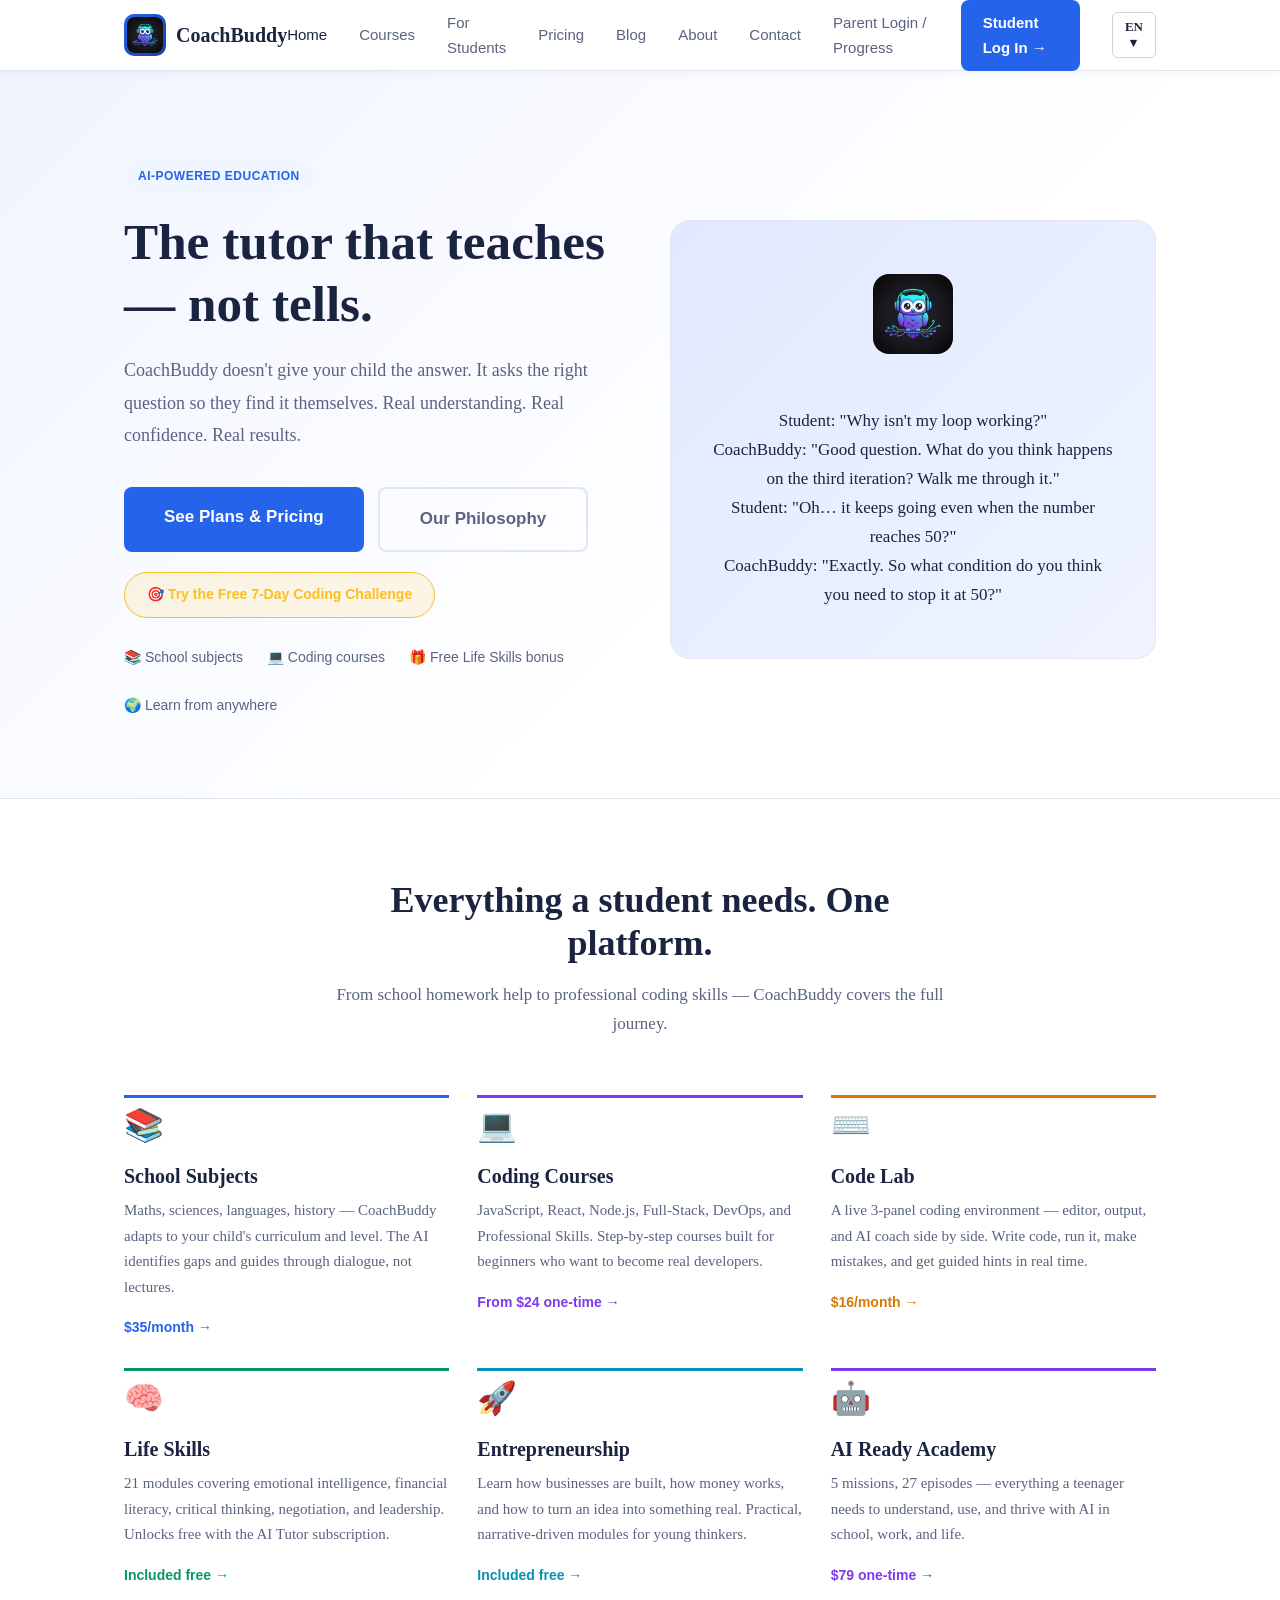
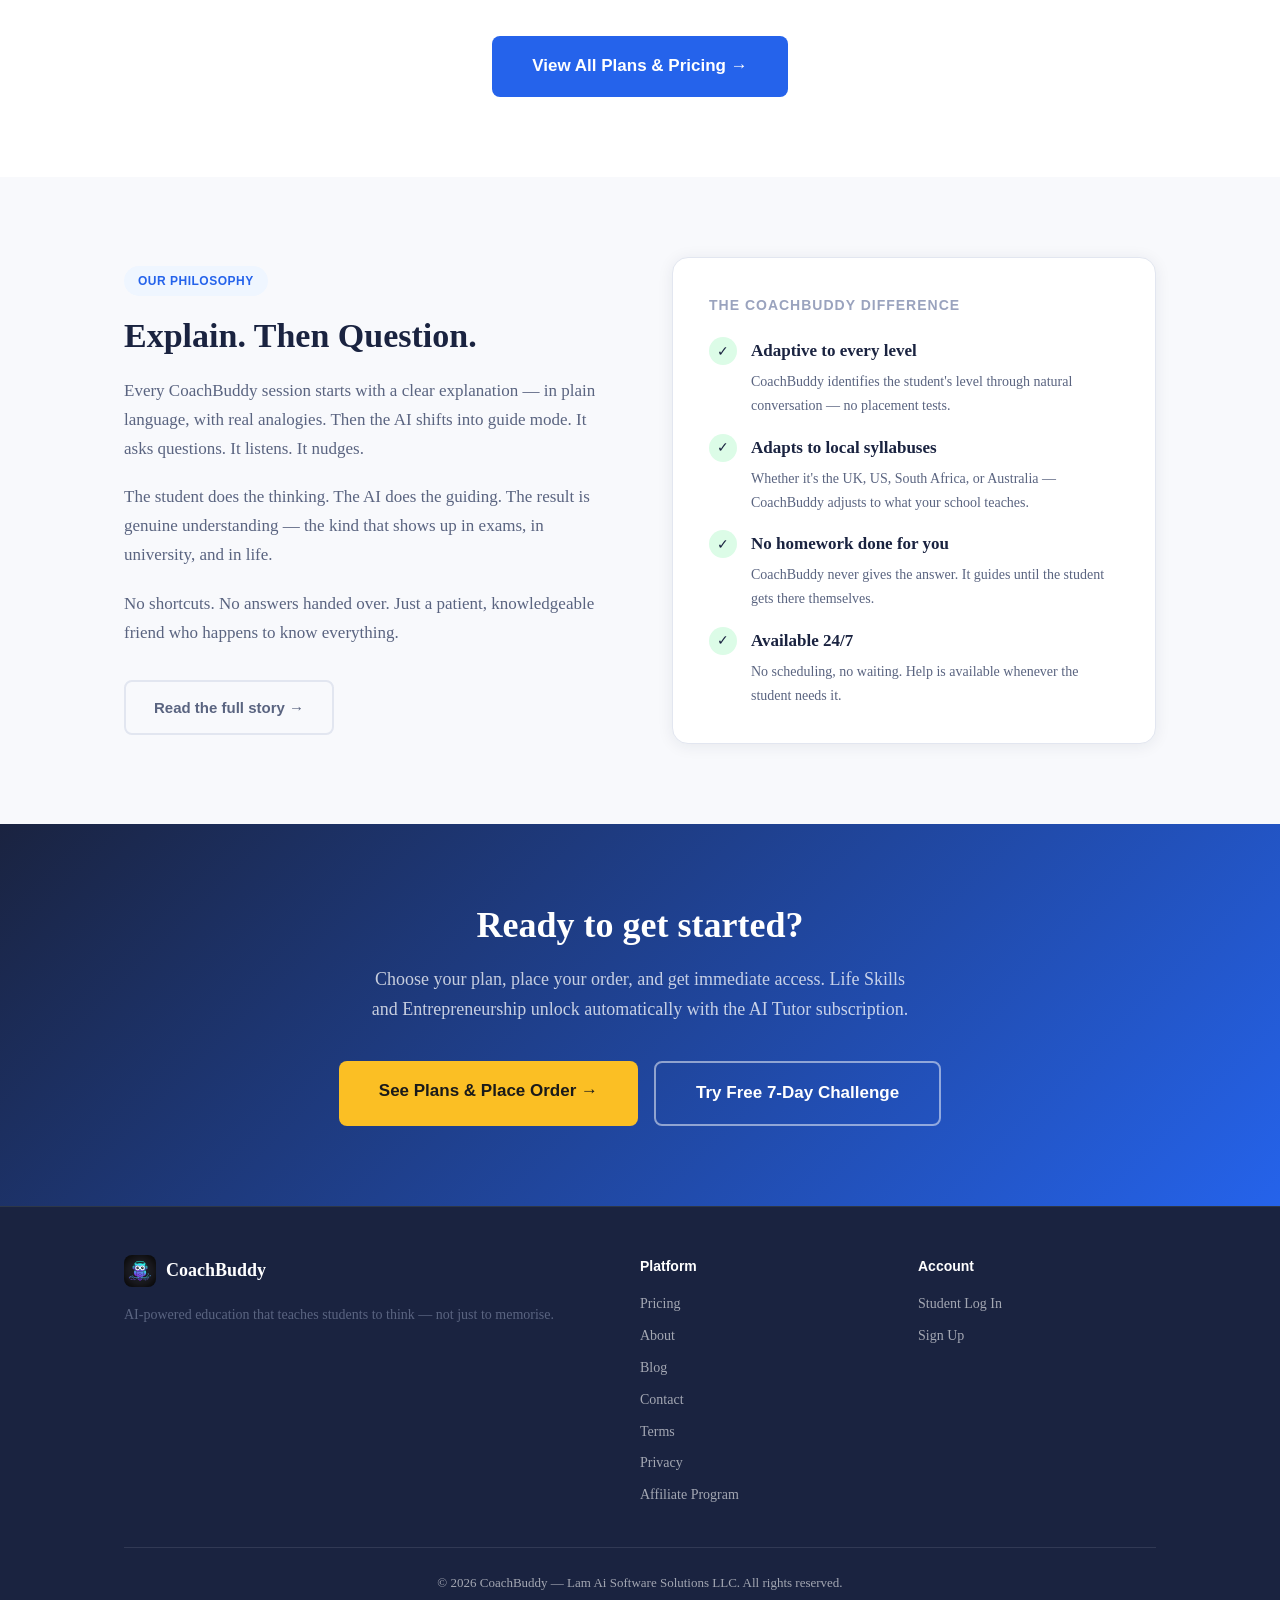
==== index.html @ 423938a7 "SEO: add meta descriptions, OG tags, JSON-LD, robots.txt, sitemap.xml" ====
<!DOCTYPE html>
<!-- v=1778816600 -->
<html lang="en">
<head>
  <meta charset="UTF-8" />
  <meta name="viewport" content="width=device-width, initial-scale=1.0" />
  <title>CoachBuddy — AI Tutoring That Teaches You to Think</title>
  <meta name="description" content="CoachBuddy is an AI-powered tutoring platform that guides students to find answers themselves. School subjects, coding courses, and life skills." />
  <link rel="stylesheet" href="style.css" />
<script>window.lemonSqueezyAffiliateConfig = { store: "lamaisoftware" };</script>
<script src="https://lmsqueezy.com/affiliate.js" defer></script>
<script src="translations.js"></script>
<script src="i18n.js"></script>
  <meta property="og:title" content="CoachBuddy — AI Tutoring That Teaches You to Think" />
  <meta property="og:description" content="CoachBuddy is an AI-powered tutoring platform that guides students to find answers themselves. School subjects, coding courses, and life skills." />
  <meta property="og:type" content="website" />
  <meta property="og:url" content="https://coachbuddy.dev" />
  <meta property="og:image" content="https://coachbuddy.dev/logo.png" />
  <meta property="og:site_name" content="CoachBuddy" />
  <meta name="twitter:card" content="summary_large_image" />
  <meta name="twitter:title" content="CoachBuddy — AI Tutoring That Teaches You to Think" />
  <meta name="twitter:description" content="CoachBuddy is an AI-powered tutoring platform that guides students to find answers themselves. School subjects, coding courses, and life skills." />
  <meta name="twitter:image" content="https://coachbuddy.dev/logo.png" />
  <link rel="canonical" href="https://coachbuddy.dev" />
  <script type="application/ld+json">
  {
    "@context": "https://schema.org",
    "@type": "Organization",
    "name": "CoachBuddy",
    "url": "https://coachbuddy.dev",
    "logo": "https://coachbuddy.dev/logo.png",
    "description": "AI-powered tutoring platform that guides students to find answers themselves using the Socratic method.",
    "sameAs": [
      "https://www.facebook.com/coachbuddy",
      "https://www.youtube.com/@coachbuddy"
    ]
  }
  </script>
  <script type="application/ld+json">
  {
    "@context": "https://schema.org",
    "@type": "WebSite",
    "name": "CoachBuddy",
    "url": "https://coachbuddy.dev",
    "description": "AI tutoring that teaches students to think, not just memorize. School subjects, coding, and life skills.",
    "potentialAction": {
      "@type": "SearchAction",
      "target": "https://coachbuddy.dev/courses.html?q={search_term_string}",
      "query-input": "required name=search_term_string"
    }
  }
  </script>
</head>
<body>

<!-- NAV -->
<nav>
  <div class="nav-inner">
    <a class="nav-logo" href="index.html">
      <div class="logo-icon"><img src="logo.png" alt="CoachBuddy" style="width:36px;height:36px;object-fit:contain;border-radius:8px;"></div>
      <span>CoachBuddy</span>
    </a>
    <div class="nav-links" id="navLinks">
      <a href="index.html" class="active" data-i18n="nav.home">Home</a>
      <a href="courses.html" data-i18n="nav.courses">Courses</a>
      <a href="students.html" data-i18n="nav.students">For Students</a>
      <a href="order.html" data-i18n="nav.pricing">Pricing</a>
      <a href="blog.html" data-i18n="nav.blog">Blog</a>
      <a href="about.html" data-i18n="nav.about">About</a>
      <a href="contact.html" data-i18n="nav.contact">Contact</a>
      <a href="https://elevate-u-ceda8d9f.base44.app/parent-dashboard" target="_blank" data-i18n="nav.parent">Parent Login / Progress</a>
      <a href="https://elevate-u-ceda8d9f.base44.app/subjects" class="nav-cta" target="_blank" data-i18n="nav.student_login">Student Log In →</a>
      <div class="cb-lang-switcher" id="cbLangSwitcher" style="position:relative;">
        <button id="cbLangCurrent" onclick="cbToggleLangMenu()" style="background:none;border:1px solid #d1d5db;border-radius:6px;padding:6px 12px;font-size:13px;font-weight:600;cursor:pointer;color:inherit;font-family:inherit;">EN ▾</button>
        <div id="cbLangMenu" style="display:none;position:absolute;top:calc(100% + 6px);right:0;background:#fff;border:1px solid #e2e6f0;border-radius:8px;box-shadow:0 8px 24px rgba(0,0,0,0.12);min-width:150px;z-index:1000;overflow:hidden;">
          <a class="cb-lang-option" data-lang="en" onclick="cbSetLang('en')" style="display:block;padding:10px 16px;font-size:14px;color:#1e293b;text-decoration:none;cursor:pointer;">English</a>
          <a class="cb-lang-option" data-lang="fr" onclick="cbSetLang('fr')" style="display:block;padding:10px 16px;font-size:14px;color:#1e293b;text-decoration:none;cursor:pointer;">Français</a>
          <a class="cb-lang-option" data-lang="es" onclick="cbSetLang('es')" style="display:block;padding:10px 16px;font-size:14px;color:#1e293b;text-decoration:none;cursor:pointer;">Español</a>
          <a class="cb-lang-option" data-lang="vi" onclick="cbSetLang('vi')" style="display:block;padding:10px 16px;font-size:14px;color:#1e293b;text-decoration:none;cursor:pointer;">Tiếng Việt</a>
          <a class="cb-lang-option" data-lang="zh" onclick="cbSetLang('zh')" style="display:block;padding:10px 16px;font-size:14px;color:#1e293b;text-decoration:none;cursor:pointer;">中文</a>
        </div>
      </div>
    </div>
    <button class="hamburger" id="hamburger" aria-label="Menu">
      <span></span><span></span><span></span>
    </button>
  </div>
</nav>

<!-- HERO -->
<section class="hero">
  <div class="container">
    <div class="hero-inner">
      <div>
        <span class="hero-tag" data-i18n="hero.tag">AI-Powered Education</span>
        <h1 data-i18n="hero.title">The tutor that teaches — not tells.</h1>
        <p data-i18n="hero.subtitle">CoachBuddy doesn't give your child the answer. It asks the right question so they find it themselves. Real understanding. Real confidence. Real results.</p>
        <div class="hero-btns">
          <a href="order.html" class="btn btn-primary btn-lg" data-i18n="hero.btn_pricing">See Plans &amp; Pricing</a>
          <a href="about.html" class="btn btn-outline btn-lg" data-i18n="hero.btn_philosophy">Our Philosophy</a>
        </div>
        <div style="margin-top:20px;">
          <a href="https://elevate-u-ceda8d9f.base44.app/register" style="display:inline-flex;align-items:center;gap:8px;background:rgba(251,191,36,0.12);border:1.5px solid #fbbf24;color:#fbbf24;padding:10px 22px;border-radius:50px;font-size:14px;font-weight:600;text-decoration:none;font-family:Arial,sans-serif;">
            <span data-i18n="hero.trial">🎯 Try the Free 7-Day Coding Challenge</span>
          </a>
        </div>
        <div style="margin-top:28px;display:flex;gap:24px;flex-wrap:wrap;">
          <span style="font-size:14px;color:var(--dim);font-family:Arial,sans-serif;" data-i18n="hero.tag_subjects">📚 School subjects</span>
          <span style="font-size:14px;color:var(--dim);font-family:Arial,sans-serif;" data-i18n="hero.tag_coding">💻 Coding courses</span>
          <span style="font-size:14px;color:var(--dim);font-family:Arial,sans-serif;" data-i18n="hero.tag_freebonus">🎁 Free Life Skills bonus</span>
          <span style="font-size:14px;color:var(--dim);font-family:Arial,sans-serif;" data-i18n="hero.tag_anywhere">🌍 Learn from anywhere</span>
        </div>
      </div>
      <div class="hero-image">
        <div class="big-icon"><img src="logo.png" alt="CoachBuddy" style="width:80px;height:80px;object-fit:contain;border-radius:16px;"></div>
        <div class="chat-demo">
          <div class="chat-bubble student" data-i18n="hero.chat1">Student: "Why isn't my loop working?"</div>
          <div class="chat-bubble coach" data-i18n="hero.chat2">CoachBuddy: "Good question. What do you think happens on the third iteration? Walk me through it."</div>
          <div class="chat-bubble student" data-i18n="hero.chat3">Student: "Oh… it keeps going even when the number reaches 50?"</div>
          <div class="chat-bubble coach" data-i18n="hero.chat4">CoachBuddy: "Exactly. So what condition do you think you need to stop it at 50?"</div>
        </div>
      </div>
    </div>
  </div>
</section>

<!-- WHAT WE OFFER -->
<section class="section" style="background:#fff;">
  <div class="container">
    <div style="text-align:center;max-width:640px;margin:0 auto 56px;">
      <h2 style="font-size:36px;margin-bottom:16px;" data-i18n="offer.title">Everything a student needs. One platform.</h2>
      <p data-i18n="offer.subtitle">From school homework help to professional coding skills — CoachBuddy covers the full journey.</p>
    </div>
    <div style="display:grid;grid-template-columns:repeat(auto-fit,minmax(280px,1fr));gap:28px;">

      <div class="feature-card" style="border-top:3px solid #2563eb;">
        <div style="font-size:32px;margin-bottom:12px;">📚</div>
        <h3 style="font-size:20px;margin-bottom:10px;" data-i18n="offer.subjects.title">School Subjects</h3>
        <p style="font-size:15px;" data-i18n="offer.subjects.desc">Maths, sciences, languages, history — CoachBuddy adapts to your child's curriculum and level. The AI identifies gaps and guides through dialogue, not lectures.</p>
        <div style="margin-top:16px;font-size:14px;font-family:Arial,sans-serif;color:var(--blue);font-weight:600;" data-i18n="offer.subjects.price">$35/month →</div>
      </div>

      <div class="feature-card" style="border-top:3px solid #7c3aed;">
        <div style="font-size:32px;margin-bottom:12px;">💻</div>
        <h3 style="font-size:20px;margin-bottom:10px;" data-i18n="offer.coding.title">Coding Courses</h3>
        <p style="font-size:15px;" data-i18n="offer.coding.desc">JavaScript, React, Node.js, Full-Stack, DevOps, and Professional Skills. Step-by-step courses built for beginners who want to become real developers.</p>
        <div style="margin-top:16px;font-size:14px;font-family:Arial,sans-serif;color:#7c3aed;font-weight:600;" data-i18n="offer.coding.price">From $24 one-time →</div>
      </div>

      <div class="feature-card" style="border-top:3px solid #d97706;">
        <div style="font-size:32px;margin-bottom:12px;">⌨️</div>
        <h3 style="font-size:20px;margin-bottom:10px;" data-i18n="offer.codelab.title">Code Lab</h3>
        <p style="font-size:15px;" data-i18n="offer.codelab.desc">A live 3-panel coding environment — editor, output, and AI coach side by side. Write code, run it, make mistakes, and get guided hints in real time.</p>
        <div style="margin-top:16px;font-size:14px;font-family:Arial,sans-serif;color:#d97706;font-weight:600;" data-i18n="offer.codelab.price">$16/month →</div>
      </div>

      <div class="feature-card" style="border-top:3px solid #059669;">
        <div style="font-size:32px;margin-bottom:12px;">🧠</div>
        <h3 style="font-size:20px;margin-bottom:10px;" data-i18n="offer.lifeskills.title">Life Skills</h3>
        <p style="font-size:15px;" data-i18n="offer.lifeskills.desc">21 modules covering emotional intelligence, financial literacy, critical thinking, negotiation, and leadership. Unlocks free with the AI Tutor subscription.</p>
        <div style="margin-top:16px;font-size:14px;font-family:Arial,sans-serif;color:#059669;font-weight:600;" data-i18n="offer.lifeskills.price">Included free →</div>
      </div>

      <div class="feature-card" style="border-top:3px solid #0891b2;">
        <div style="font-size:32px;margin-bottom:12px;">🚀</div>
        <h3 style="font-size:20px;margin-bottom:10px;" data-i18n="offer.entrepreneurship.title">Entrepreneurship</h3>
        <p style="font-size:15px;" data-i18n="offer.entrepreneurship.desc">Learn how businesses are built, how money works, and how to turn an idea into something real. Practical, narrative-driven modules for young thinkers.</p>
        <div style="margin-top:16px;font-size:14px;font-family:Arial,sans-serif;color:#0891b2;font-weight:600;" data-i18n="offer.entrepreneurship.price">Included free →</div>
      </div>
      <!-- AI Academy card -->
      <div class="feature-card" style="border-top:3px solid #7c3aed;">
        <div style="font-size:32px;margin-bottom:12px;">🤖</div>
        <h3 style="font-size:20px;margin-bottom:10px;" data-i18n="offer.aiready.title">AI Ready Academy</h3>
        <p style="font-size:15px;" data-i18n="offer.aiready.desc">5 missions, 27 episodes — everything a teenager needs to understand, use, and thrive with AI in school, work, and life.</p>
        <div style="margin-top:16px;font-size:14px;font-family:Arial,sans-serif;color:#7c3aed;font-weight:600;" data-i18n="offer.aiready.price">$79 one-time →</div>
        </div>

    </div>
    <div style="text-align:center;margin-top:48px;">
      <a href="order.html" class="btn btn-primary btn-lg">View All Plans & Pricing →</a>
    </div>
  </div>
</section>

<!-- PHILOSOPHY -->
<section class="section" style="background:var(--surface);">
  <div class="container">
    <div style="display:grid;grid-template-columns:1fr 1fr;gap:64px;align-items:center;">
      <div>
        <span class="hero-tag" data-i18n="philosophy.tag">Our Philosophy</span>
        <h2 style="font-size:34px;margin-bottom:20px;" data-i18n="philosophy.title">Explain. Then Question.</h2>
        <p style="margin-bottom:20px;" data-i18n="philosophy.p1">Every CoachBuddy session starts with a clear explanation — in plain language, with real analogies. Then the AI shifts into guide mode. It asks questions. It listens. It nudges.</p>
        <p style="margin-bottom:20px;" data-i18n="philosophy.p2">The student does the thinking. The AI does the guiding. The result is genuine understanding — the kind that shows up in exams, in university, and in life.</p>
        <p data-i18n="philosophy.p3">No shortcuts. No answers handed over. Just a patient, knowledgeable friend who happens to know everything.</p>
        <div style="margin-top:32px;">
          <a href="about.html" class="btn btn-outline" data-i18n="philosophy.read_more">Read the full story →</a>
        </div>
      </div>
      <div style="background:#fff;border-radius:16px;padding:36px;border:1px solid var(--border);box-shadow:var(--shadow);">
        <div style="font-size:14px;font-family:Arial,sans-serif;font-weight:700;color:var(--muted);text-transform:uppercase;letter-spacing:1px;margin-bottom:20px;" data-i18n="philosophy.diff_label">The CoachBuddy Difference</div>
        <div style="display:flex;flex-direction:column;gap:16px;">
          <div style="display:flex;gap:14px;align-items:flex-start;">
            <div style="width:28px;height:28px;border-radius:50%;background:#dcfce7;display:flex;align-items:center;justify-content:center;flex-shrink:0;font-size:14px;">✓</div>
            <div><strong style="color:var(--navy);" data-i18n="philosophy.diff1_title">Adaptive to every level</strong><p style="font-size:14px;margin:4px 0 0;" data-i18n="philosophy.diff1_desc">CoachBuddy identifies the student's level through natural conversation — no placement tests.</p></div>
          </div>
          <div style="display:flex;gap:14px;align-items:flex-start;">
            <div style="width:28px;height:28px;border-radius:50%;background:#dcfce7;display:flex;align-items:center;justify-content:center;flex-shrink:0;font-size:14px;">✓</div>
            <div><strong style="color:var(--navy);" data-i18n="philosophy.diff2_title">Adapts to local syllabuses</strong><p style="font-size:14px;margin:4px 0 0;" data-i18n="philosophy.diff2_desc">Whether it's the UK, US, South Africa, or Australia — CoachBuddy adjusts to what your school teaches.</p></div>
          </div>
          <div style="display:flex;gap:14px;align-items:flex-start;">
            <div style="width:28px;height:28px;border-radius:50%;background:#dcfce7;display:flex;align-items:center;justify-content:center;flex-shrink:0;font-size:14px;">✓</div>
            <div><strong style="color:var(--navy);" data-i18n="philosophy.diff3_title">No homework done for you</strong><p style="font-size:14px;margin:4px 0 0;" data-i18n="philosophy.diff3_desc">CoachBuddy never gives the answer. It guides until the student gets there themselves.</p></div>
          </div>
          <div style="display:flex;gap:14px;align-items:flex-start;">
            <div style="width:28px;height:28px;border-radius:50%;background:#dcfce7;display:flex;align-items:center;justify-content:center;flex-shrink:0;font-size:14px;">✓</div>
            <div><strong style="color:var(--navy);" data-i18n="philosophy.diff4_title">Available 24/7</strong><p style="font-size:14px;margin:4px 0 0;" data-i18n="philosophy.diff4_desc">No scheduling, no waiting. Help is available whenever the student needs it.</p></div>
          </div>
        </div>
      </div>
    </div>
  </div>
</section>

<!-- CTA -->
<section style="background:linear-gradient(135deg,#1a2340,#2563eb);padding:80px 0;text-align:center;">
  <div class="container">
    <h2 style="color:#fff;font-size:36px;margin-bottom:16px;" data-i18n="cta.title">Ready to get started?</h2>
    <p style="color:rgba(255,255,255,0.75);font-size:18px;margin-bottom:36px;max-width:560px;margin-left:auto;margin-right:auto;" data-i18n="cta.subtitle">Choose your plan, place your order, and get immediate access. Life Skills and Entrepreneurship unlock automatically with qualifying purchases.</p>
    <div style="display:flex;gap:16px;justify-content:center;flex-wrap:wrap;">
      <a href="order.html" class="btn btn-lg" style="background:#fbbf24;color:#1a1a1a;border:none;" data-i18n="cta.btn_plans">See Plans &amp; Place Order →</a>
      <a href="https://elevate-u-ceda8d9f.base44.app/register" class="btn btn-lg" style="background:transparent;color:#fff;border:2px solid rgba(255,255,255,0.5);" data-i18n="cta.btn_trial">Try Free 7-Day Challenge</a>
    </div>
  </div>
</section>

<!-- FOOTER -->
<footer style="background:var(--navy);color:rgba(255,255,255,0.6);padding:48px 0 32px;">
  <div class="container">
    <div style="display:grid;grid-template-columns:2fr 1fr 1fr;gap:40px;margin-bottom:40px;">
      <div>
        <div style="display:flex;align-items:center;gap:10px;margin-bottom:16px;">
          <img src="logo.png" alt="CoachBuddy" style="width:32px;height:32px;border-radius:8px;">
          <span style="color:#fff;font-weight:700;font-size:18px;font-family:Georgia,serif;">CoachBuddy</span>
        </div>
        <p style="font-size:14px;line-height:1.7;" data-i18n="footer.tagline">AI-powered education that teaches students to think — not just to memorise.</p>
      </div>
      <div>
        <div style="color:#fff;font-weight:700;font-size:14px;margin-bottom:14px;font-family:Arial,sans-serif;" data-i18n="footer.platform_heading">Platform</div>
        <div style="display:flex;flex-direction:column;gap:8px;font-size:14px;">
          <a href="order.html" style="color:rgba(255,255,255,0.6);" data-i18n="nav.pricing">Pricing</a>
          <a href="about.html" style="color:rgba(255,255,255,0.6);" data-i18n="nav.about">About</a>
          <a href="blog.html" style="color:rgba(255,255,255,0.6);" data-i18n="nav.blog">Blog</a>
          <a href="contact.html" style="color:rgba(255,255,255,0.6);" data-i18n="nav.contact">Contact</a>
        <a href="terms.html" style="color:rgba(255,255,255,0.6);" data-i18n="footer.terms">Terms</a>
          <a href="privacy.html" style="color:rgba(255,255,255,0.6);" data-i18n="footer.privacy">Privacy</a>
        <a href="affiliate.html" style="color:rgba(255,255,255,0.6);" data-i18n="footer.affiliate_program">Affiliate Program</a>
        </div>
      </div>
      <div>
        <div style="color:#fff;font-weight:700;font-size:14px;margin-bottom:14px;font-family:Arial,sans-serif;" data-i18n="footer.account_heading">Account</div>
        <div style="display:flex;flex-direction:column;gap:8px;font-size:14px;">
          <a href="https://elevate-u-ceda8d9f.base44.app/subjects" style="color:rgba(255,255,255,0.6);" target="_blank" data-i18n="footer.link_student_login">Student Log In</a>
          <a href="order.html" style="color:rgba(255,255,255,0.6);" data-i18n="footer.link_sign_up">Sign Up</a>
        </div>
      </div>
    </div>
    <div style="border-top:1px solid rgba(255,255,255,0.1);padding-top:24px;font-size:13px;text-align:center;">
      © 2026 CoachBuddy — Lam Ai Software Solutions LLC. All rights reserved.
    </div>
  </div>
</footer>

<script>
  document.getElementById('hamburger').addEventListener('click', function() {
    document.getElementById('navLinks').classList.toggle('open');
  });
</script>
</body>
</html>
---- style.css ----
/* ── RESET & BASE ── */
*, *::before, *::after { box-sizing: border-box; margin: 0; padding: 0; }
:root {
  --bg: #ffffff;
  --surface: #f8f9fc;
  --border: #e2e6f0;
  --navy: #1a2340;
  --blue: #2563eb;
  --blue-light: #eff6ff;
  --green: #059669;
  --green-light: #ecfdf5;
  --text: #1a2340;
  --dim: #5a6480;
  --muted: #9aa3be;
  --radius: 12px;
  --shadow: 0 2px 16px rgba(26,35,64,0.08);
  --shadow-lg: 0 8px 40px rgba(26,35,64,0.13);
}
html { scroll-behavior: smooth; }
body {
  background: var(--bg);
  color: var(--text);
  font-family: 'Georgia', 'Times New Roman', serif;
  line-height: 1.7;
  font-size: 17px;
}
h1,h2,h3,h4,h5 { font-family: 'Georgia', serif; font-weight: 700; line-height: 1.2; color: var(--navy); }
p { color: var(--dim); }
a { color: var(--blue); text-decoration: none; }
a:hover { text-decoration: underline; }
img { max-width: 100%; height: auto; }

/* ── LAYOUT ── */
.container { max-width: 1080px; margin: 0 auto; padding: 0 24px; }
.section { padding: 80px 0; }
.section-sm { padding: 48px 0; }

/* ── NAV ── */
nav {
  background: #fff;
  border-bottom: 1px solid var(--border);
  position: sticky; top: 0; z-index: 100;
  box-shadow: 0 1px 8px rgba(26,35,64,0.06);
}
.nav-inner {
  display: flex; align-items: center; justify-content: space-between;
  height: 70px; max-width: 1080px; margin: 0 auto; padding: 0 24px;
}
.nav-logo { display: flex; align-items: center; gap: 10px; }
.nav-logo .logo-icon {
  width: 42px; height: 42px; border-radius: 10px;
  background: linear-gradient(135deg, #2563eb, #1a40a8);
  display: flex; align-items: center; justify-content: center;
  color: #fff; font-weight: 900; font-size: 18px; font-family: Georgia, serif;
}
.nav-logo span { font-weight: 700; font-size: 20px; color: var(--navy); font-family: Georgia, serif; }
.nav-links { display: flex; align-items: center; gap: 32px; }
.nav-links a { color: var(--dim); font-size: 15px; font-family: 'Arial', sans-serif; font-weight: 500; transition: color 0.2s; }
.nav-links a:hover, .nav-links a.active { color: var(--navy); text-decoration: none; }
.nav-cta {
  background: var(--blue); color: #fff !important;
  padding: 10px 22px; border-radius: 8px; font-weight: 600 !important;
}
.nav-cta:hover { background: #1d4ed8; text-decoration: none !important; }
.hamburger { display: none; background: none; border: none; cursor: pointer; padding: 4px; }
.hamburger span { display: block; width: 24px; height: 2px; background: var(--navy); margin: 5px 0; border-radius: 2px; }

/* ── BUTTONS ── */
.btn {
  display: inline-block; padding: 13px 28px; border-radius: 8px;
  font-weight: 600; font-size: 15px; cursor: pointer; border: none;
  font-family: Arial, sans-serif; transition: all 0.2s; text-align: center;
}
.btn-primary { background: var(--blue); color: #fff; }
.btn-primary:hover { background: #1d4ed8; text-decoration: none; color: #fff; }
.btn-outline { background: transparent; border: 2px solid var(--border); color: var(--dim); }
.btn-outline:hover { border-color: var(--blue); color: var(--blue); text-decoration: none; }
.btn-green { background: var(--green); color: #fff; }
.btn-green:hover { background: #047857; text-decoration: none; color: #fff; }
.btn-sm { padding: 8px 18px; font-size: 13px; }
.btn-lg { padding: 16px 40px; font-size: 17px; }

/* ── HERO (HOME) ── */
.hero {
  background: linear-gradient(135deg, #f0f4ff 0%, #ffffff 60%);
  border-bottom: 1px solid var(--border);
  padding: 90px 0 80px;
}
.hero-inner { display: grid; grid-template-columns: 1fr 1fr; gap: 60px; align-items: center; }
.hero-tag {
  display: inline-block; background: var(--blue-light); color: var(--blue);
  padding: 5px 14px; border-radius: 999px; font-size: 12px; font-weight: 700;
  letter-spacing: 0.5px; text-transform: uppercase; margin-bottom: 20px;
  font-family: Arial, sans-serif;
}
.hero h1 { font-size: clamp(32px, 4vw, 52px); margin-bottom: 20px; }
.hero p { font-size: 18px; color: var(--dim); margin-bottom: 36px; line-height: 1.8; }
.hero-btns { display: flex; gap: 14px; flex-wrap: wrap; }
.hero-image {
  background: linear-gradient(135deg, #e0e9ff, #f0f4ff);
  border-radius: 20px; padding: 48px 40px; text-align: center;
  border: 1px solid var(--border);
}
.hero-image .big-icon { font-size: 72px; margin-bottom: 16px; }
.hero-image h3 { color: var(--navy); font-size: 20px; margin-bottom: 8px; }
.hero-image p { font-size: 14px; color: var(--dim); margin: 0; }
.trust-bar {
  display: flex; gap: 32px; flex-wrap: wrap; margin-top: 48px;
  padding-top: 32px; border-top: 1px solid var(--border);
}
.trust-item { display: flex; align-items: center; gap: 8px; }
.trust-item .icon { font-size: 20px; }
.trust-item span { font-size: 14px; color: var(--dim); font-family: Arial, sans-serif; }

/* ── SECTION HEADERS ── */
.section-header { text-align: center; margin-bottom: 52px; }
.section-header .label {
  display: inline-block; background: var(--blue-light); color: var(--blue);
  padding: 4px 14px; border-radius: 999px; font-size: 11px; font-weight: 700;
  letter-spacing: 1px; text-transform: uppercase; margin-bottom: 14px;
  font-family: Arial, sans-serif;
}
.section-header h2 { font-size: clamp(26px, 3.5vw, 40px); margin-bottom: 14px; }
.section-header p { color: var(--dim); font-size: 17px; max-width: 560px; margin: 0 auto; }

/* ── CARDS ── */
.cards-grid { display: grid; grid-template-columns: repeat(auto-fit, minmax(280px, 1fr)); gap: 24px; }
.card {
  background: #fff; border: 1px solid var(--border);
  border-radius: var(--radius); padding: 32px 28px;
  box-shadow: var(--shadow); transition: box-shadow 0.2s, transform 0.2s;
}
.card:hover { box-shadow: var(--shadow-lg); transform: translateY(-2px); }
.card-icon { font-size: 36px; margin-bottom: 16px; }
.card h3 { font-size: 18px; margin-bottom: 10px; }
.card p { font-size: 14px; color: var(--dim); line-height: 1.7; margin: 0; }

/* ── BLOG LIST ── */
.blog-list { display: flex; flex-direction: column; gap: 0; }
.blog-item {
  display: flex; align-items: center; justify-content: space-between;
  padding: 18px 0; border-bottom: 1px solid var(--border);
  gap: 20px; cursor: pointer; transition: background 0.15s;
}
.blog-item:hover .blog-title { color: var(--blue); }
.blog-item-left { display: flex; align-items: center; gap: 16px; flex: 1; }
.blog-cat {
  background: var(--blue-light); color: var(--blue);
  padding: 3px 10px; border-radius: 999px; font-size: 11px;
  font-weight: 700; white-space: nowrap; font-family: Arial, sans-serif;
}
.blog-title { font-size: 16px; font-weight: 600; color: var(--navy); transition: color 0.2s; font-family: Georgia, serif; }
.blog-date { font-size: 13px; color: var(--muted); white-space: nowrap; font-family: Arial, sans-serif; }

/* ── BLOG POST ── */
.post-header { background: var(--surface); border-bottom: 1px solid var(--border); padding: 60px 0 48px; }
.post-meta { display: flex; align-items: center; gap: 16px; margin-bottom: 20px; flex-wrap: wrap; }
.post-body { max-width: 720px; margin: 0 auto; padding: 48px 24px; }
.post-body h2 { margin: 36px 0 14px; font-size: 26px; }
.post-body h3 { margin: 28px 0 10px; font-size: 20px; }
.post-body p { margin-bottom: 20px; line-height: 1.9; color: var(--dim); }
.post-body ul, .post-body ol { margin: 0 0 20px 24px; color: var(--dim); }
.post-body li { margin-bottom: 8px; line-height: 1.8; }
.post-body blockquote {
  border-left: 4px solid var(--blue); padding: 16px 24px;
  background: var(--blue-light); border-radius: 0 8px 8px 0;
  margin: 24px 0; font-style: italic; color: var(--navy);
}

/* ── COMMENTS ── */
.comments-section { max-width: 720px; margin: 0 auto; padding: 0 24px 60px; }
.comments-section h3 { font-size: 22px; margin-bottom: 28px; padding-top: 40px; border-top: 1px solid var(--border); }
.comment-form { background: var(--surface); border: 1px solid var(--border); border-radius: var(--radius); padding: 28px; margin-bottom: 36px; }
.form-row { display: grid; grid-template-columns: 1fr 1fr; gap: 16px; margin-bottom: 16px; }
.form-group { display: flex; flex-direction: column; gap: 6px; margin-bottom: 16px; }
.form-group label { font-size: 13px; font-weight: 600; color: var(--navy); font-family: Arial, sans-serif; }
.form-group input, .form-group textarea, .form-group select {
  padding: 11px 14px; border: 1px solid var(--border); border-radius: 8px;
  font-size: 15px; font-family: inherit; color: var(--text);
  background: #fff; transition: border-color 0.2s; outline: none;
}
.form-group input:focus, .form-group textarea:focus { border-color: var(--blue); }
.form-group textarea { min-height: 100px; resize: vertical; }
.comment-item {
  background: #fff; border: 1px solid var(--border); border-radius: var(--radius);
  padding: 20px 24px; margin-bottom: 16px;
}
.comment-author { font-weight: 700; color: var(--navy); font-size: 15px; font-family: Arial, sans-serif; }
.comment-date { font-size: 12px; color: var(--muted); margin-left: 10px; font-family: Arial, sans-serif; }
.comment-text { margin-top: 10px; color: var(--dim); font-size: 15px; line-height: 1.7; }
.comment-pending { font-size: 12px; color: var(--muted); font-style: italic; margin-top: 6px; font-family: Arial, sans-serif; }

/* ── TESTIMONIALS ── */
.testimonial {
  background: var(--surface); border: 1px solid var(--border);
  border-radius: var(--radius); padding: 28px; position: relative;
}
.testimonial::before { content: '"'; font-size: 60px; color: var(--blue); opacity: 0.2; position: absolute; top: 10px; left: 20px; line-height: 1; font-family: Georgia; }
.testimonial p { font-style: italic; color: var(--dim); font-size: 16px; line-height: 1.8; margin-bottom: 16px; }
.testimonial-author { font-weight: 700; font-size: 14px; color: var(--navy); font-family: Arial, sans-serif; }
.testimonial-role { font-size: 13px; color: var(--muted); font-family: Arial, sans-serif; }

/* ── PRICING ── */
.pricing-grid { display: grid; grid-template-columns: repeat(auto-fit, minmax(260px, 1fr)); gap: 24px; }
.pricing-card {
  background: #fff; border: 2px solid var(--border);
  border-radius: 16px; padding: 36px 28px; text-align: center;
  transition: border-color 0.2s, box-shadow 0.2s;
}
.pricing-card.featured { border-color: var(--blue); box-shadow: var(--shadow-lg); }
.pricing-card .featured-badge {
  background: var(--blue); color: #fff; font-size: 11px; font-weight: 700;
  padding: 4px 12px; border-radius: 999px; display: inline-block;
  margin-bottom: 16px; font-family: Arial, sans-serif;
}
.pricing-card h3 { font-size: 20px; margin-bottom: 8px; }
.pricing-card .price { font-size: 42px; font-weight: 900; color: var(--navy); margin: 16px 0 4px; font-family: Arial, sans-serif; }
.pricing-card .price span { font-size: 18px; font-weight: 400; color: var(--muted); }
.pricing-card .desc { font-size: 14px; color: var(--dim); margin-bottom: 24px; }
.pricing-features { list-style: none; text-align: left; margin-bottom: 28px; }
.pricing-features li { display: flex; align-items: center; gap: 10px; font-size: 14px; color: var(--dim); padding: 6px 0; font-family: Arial, sans-serif; }
.pricing-features li::before { content: "✓"; color: var(--green); font-weight: 700; }

/* ── ABOUT ── */
.about-grid { display: grid; grid-template-columns: 1fr 2fr; gap: 60px; align-items: start; }
.about-photo {
  background: linear-gradient(135deg, #e0e9ff, #f0f4ff);
  border-radius: 16px; padding: 40px 30px; text-align: center;
  border: 1px solid var(--border);
}
.about-photo .avatar { font-size: 72px; margin-bottom: 16px; display: block; }
.about-photo h3 { font-size: 20px; margin-bottom: 6px; }
.about-photo p { font-size: 14px; color: var(--dim); margin: 0; }
.about-content h2 { font-size: 36px; margin-bottom: 20px; }
.about-content p { margin-bottom: 20px; line-height: 1.9; }
.credentials { display: flex; flex-direction: column; gap: 12px; margin-top: 28px; }
.credential-item { display: flex; align-items: flex-start; gap: 14px; padding: 16px; background: var(--surface); border-radius: 10px; border: 1px solid var(--border); }
.credential-icon { font-size: 24px; }
.credential-text h4 { font-size: 15px; margin-bottom: 4px; color: var(--navy); }
.credential-text p { font-size: 13px; color: var(--dim); margin: 0; }

/* ── FOOTER ── */
footer {
  background: var(--navy); color: #a0aec0;
  padding: 60px 0 32px; border-top: 1px solid #2d3748;
}
.footer-inner { display: grid; grid-template-columns: 2fr 1fr 1fr 1fr; gap: 40px; margin-bottom: 48px; }
.footer-brand .logo-text { font-size: 20px; font-weight: 700; color: #fff; margin-bottom: 12px; font-family: Georgia, serif; }
.footer-brand p { font-size: 14px; line-height: 1.8; max-width: 260px; }
.footer-col h4 { color: #fff; font-size: 14px; font-weight: 700; margin-bottom: 16px; font-family: Arial, sans-serif; letter-spacing: 0.5px; text-transform: uppercase; }
.footer-col a { display: block; color: #a0aec0; font-size: 14px; margin-bottom: 10px; font-family: Arial, sans-serif; transition: color 0.2s; }
.footer-col a:hover { color: #fff; text-decoration: none; }
.footer-bottom { border-top: 1px solid #2d3748; padding-top: 24px; display: flex; justify-content: space-between; align-items: center; flex-wrap: wrap; gap: 12px; }
.footer-bottom p { font-size: 13px; font-family: Arial, sans-serif; }

/* ── STUDENTS SECTION (fun) ── */
.students-hero {
  background: linear-gradient(135deg, #0f0c29, #302b63, #24243e);
  color: #fff; padding: 90px 0; text-align: center;
}
.students-hero h1 { color: #fff; font-size: clamp(36px, 5vw, 64px); }
.students-hero p { color: rgba(255,255,255,0.7); font-size: 18px; max-width: 560px; margin: 20px auto 36px; }
.neon-text { color: #a855f7; text-shadow: 0 0 20px rgba(168,85,247,0.5); }
.fun-cards { display: grid; grid-template-columns: repeat(auto-fit, minmax(200px, 1fr)); gap: 16px; }
.fun-card {
  background: rgba(255,255,255,0.05); border: 1px solid rgba(255,255,255,0.1);
  border-radius: 16px; padding: 28px 20px; text-align: center; color: #fff;
  backdrop-filter: blur(10px);
}
.fun-card .emoji { font-size: 44px; display: block; margin-bottom: 14px; }
.fun-card h3 { color: #fff; font-size: 16px; margin-bottom: 8px; }
.fun-card p { color: rgba(255,255,255,0.6); font-size: 13px; margin: 0; }

/* ── ADMIN ── */
.admin-header { background: var(--navy); color: #fff; padding: 20px 0; }
.admin-header h1 { color: #fff; font-size: 22px; }
.admin-nav { display: flex; gap: 8px; flex-wrap: wrap; margin-top: 16px; }
.admin-tab { background: rgba(255,255,255,0.1); color: rgba(255,255,255,0.7); border: none; padding: 8px 18px; border-radius: 6px; cursor: pointer; font-size: 14px; font-family: Arial, sans-serif; transition: all 0.2s; }
.admin-tab.active { background: var(--blue); color: #fff; }
.admin-panel { padding: 36px 0; }
.admin-panel h2 { font-size: 22px; margin-bottom: 24px; }
.admin-card { background: #fff; border: 1px solid var(--border); border-radius: var(--radius); padding: 24px; margin-bottom: 16px; }
.admin-card-header { display: flex; justify-content: space-between; align-items: center; margin-bottom: 12px; }
.admin-card h3 { font-size: 16px; margin: 0; }
.btn-danger { background: #ef4444; color: #fff; }
.btn-danger:hover { background: #dc2626; text-decoration: none; color: #fff; }
.login-box { max-width: 400px; margin: 100px auto; background: #fff; border: 1px solid var(--border); border-radius: 16px; padding: 48px 40px; box-shadow: var(--shadow-lg); text-align: center; }
.login-box h2 { margin-bottom: 8px; }
.login-box p { color: var(--dim); margin-bottom: 28px; font-size: 15px; }
.alert { padding: 12px 16px; border-radius: 8px; font-size: 14px; margin-bottom: 16px; font-family: Arial, sans-serif; }
.alert-success { background: var(--green-light); color: var(--green); border: 1px solid #a7f3d0; }
.alert-error { background: #fef2f2; color: #dc2626; border: 1px solid #fecaca; }

/* ── MOBILE ── */
@media (max-width: 768px) {
  .hero-inner { grid-template-columns: 1fr; }
  .hero-image { display: none; }
  .nav-links { display: none; }
  .hamburger { display: block; }
  .footer-inner { grid-template-columns: 1fr 1fr; }
  .about-grid { grid-template-columns: 1fr; }
  .form-row { grid-template-columns: 1fr; }
}
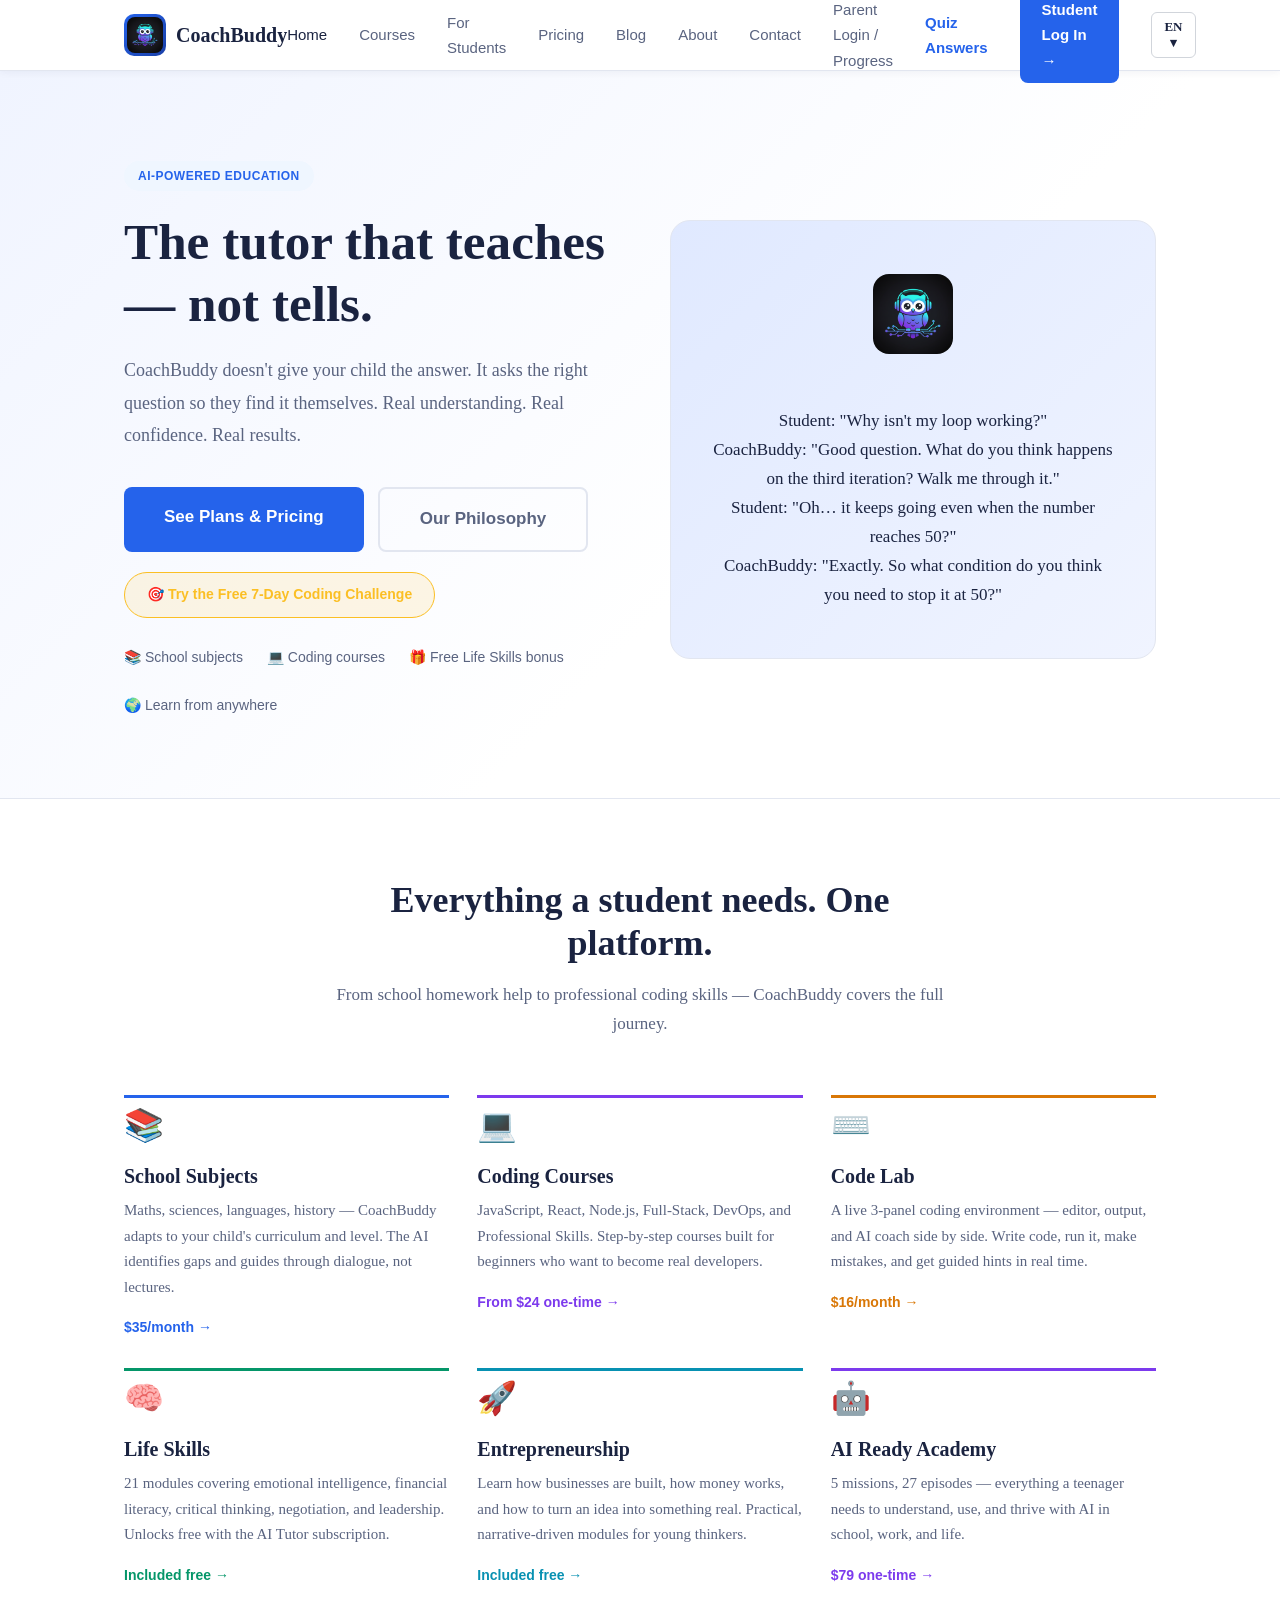
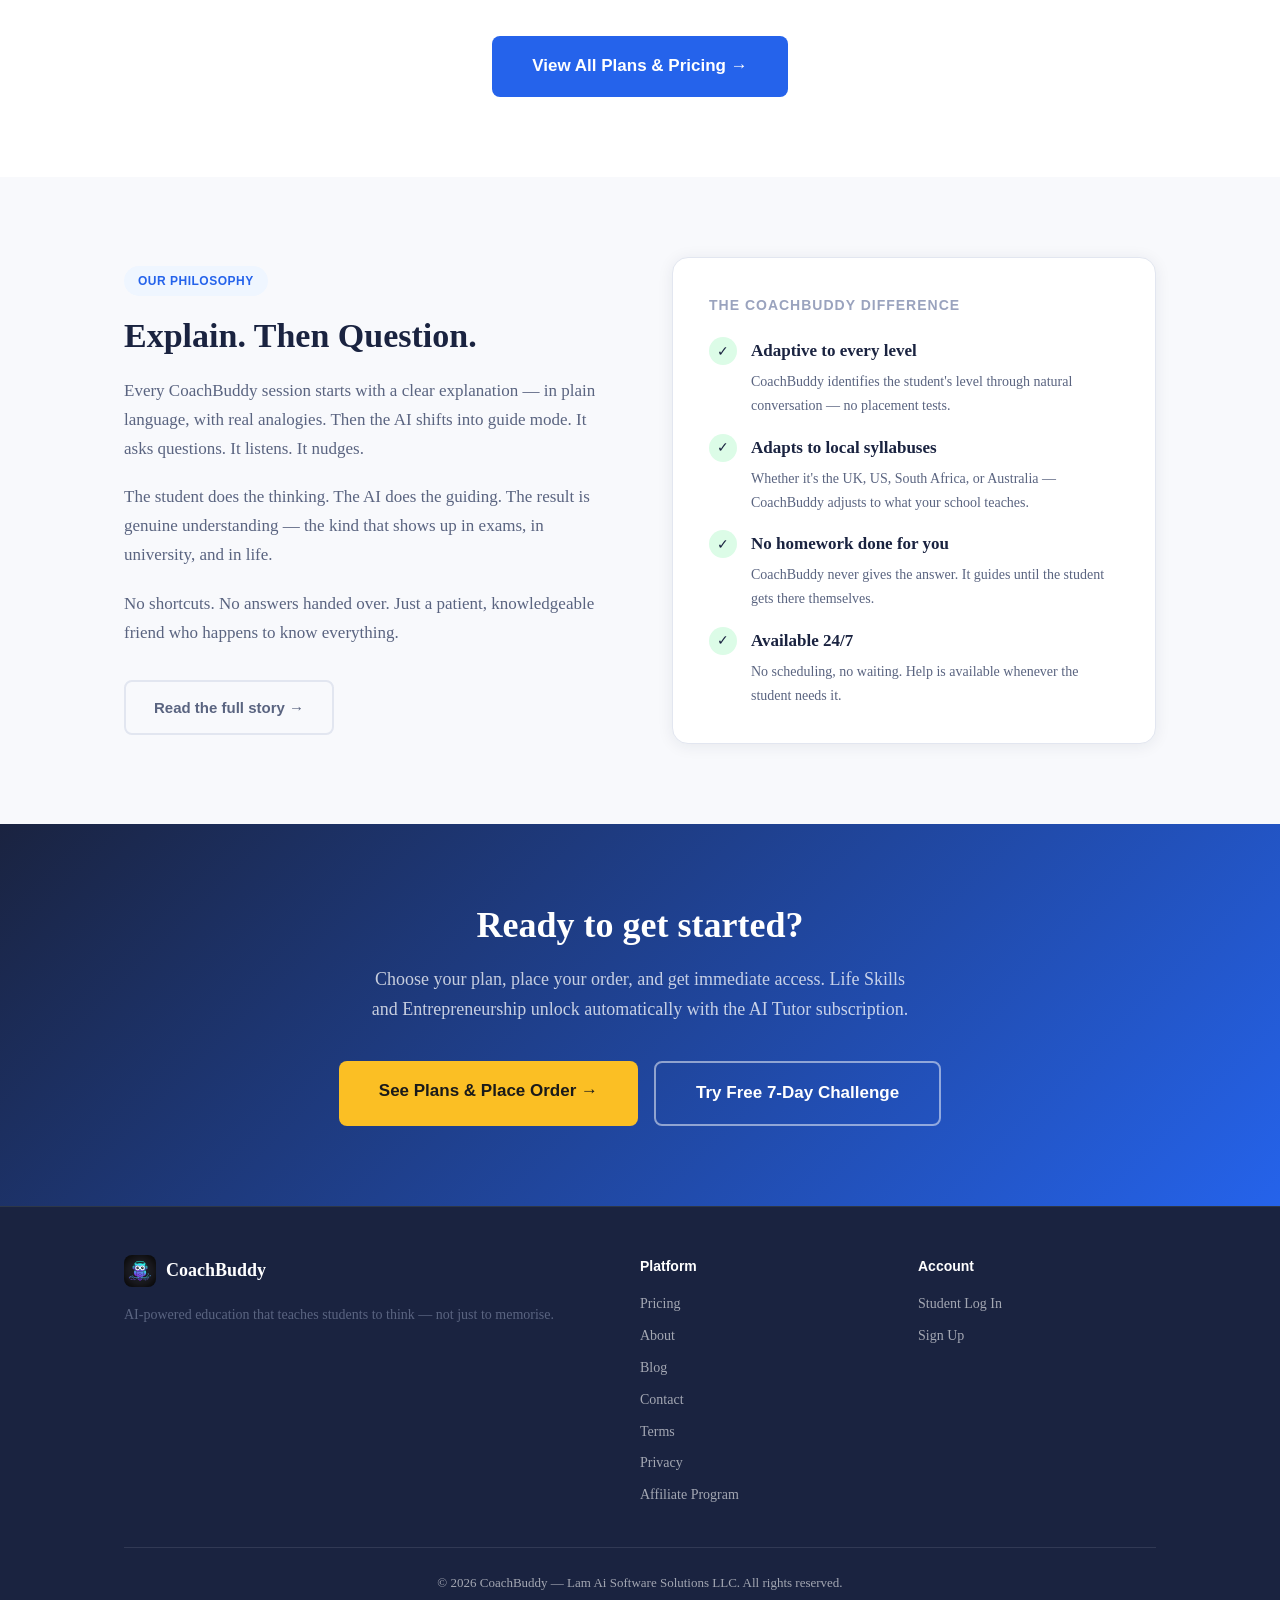
==== commit 67362553: "Add Quiz Answers nav link next to Student Log In (index.html)" ====
--- a/index.html
+++ b/index.html
@@ -69,6 +69,7 @@
       <a href="about.html" data-i18n="nav.about">About</a>
       <a href="contact.html" data-i18n="nav.contact">Contact</a>
       <a href="https://elevate-u-ceda8d9f.base44.app/parent-dashboard" target="_blank" data-i18n="nav.parent">Parent Login / Progress</a>
+      <a href="quiz/" style="font-weight:700;color:#2563eb;">Quiz Answers</a>
       <a href="https://elevate-u-ceda8d9f.base44.app/subjects" class="nav-cta" target="_blank" data-i18n="nav.student_login">Student Log In →</a>
       <div class="cb-lang-switcher" id="cbLangSwitcher" style="position:relative;">
         <button id="cbLangCurrent" onclick="cbToggleLangMenu()" style="background:none;border:1px solid #d1d5db;border-radius:6px;padding:6px 12px;font-size:13px;font-weight:600;cursor:pointer;color:inherit;font-family:inherit;">EN ▾</button>
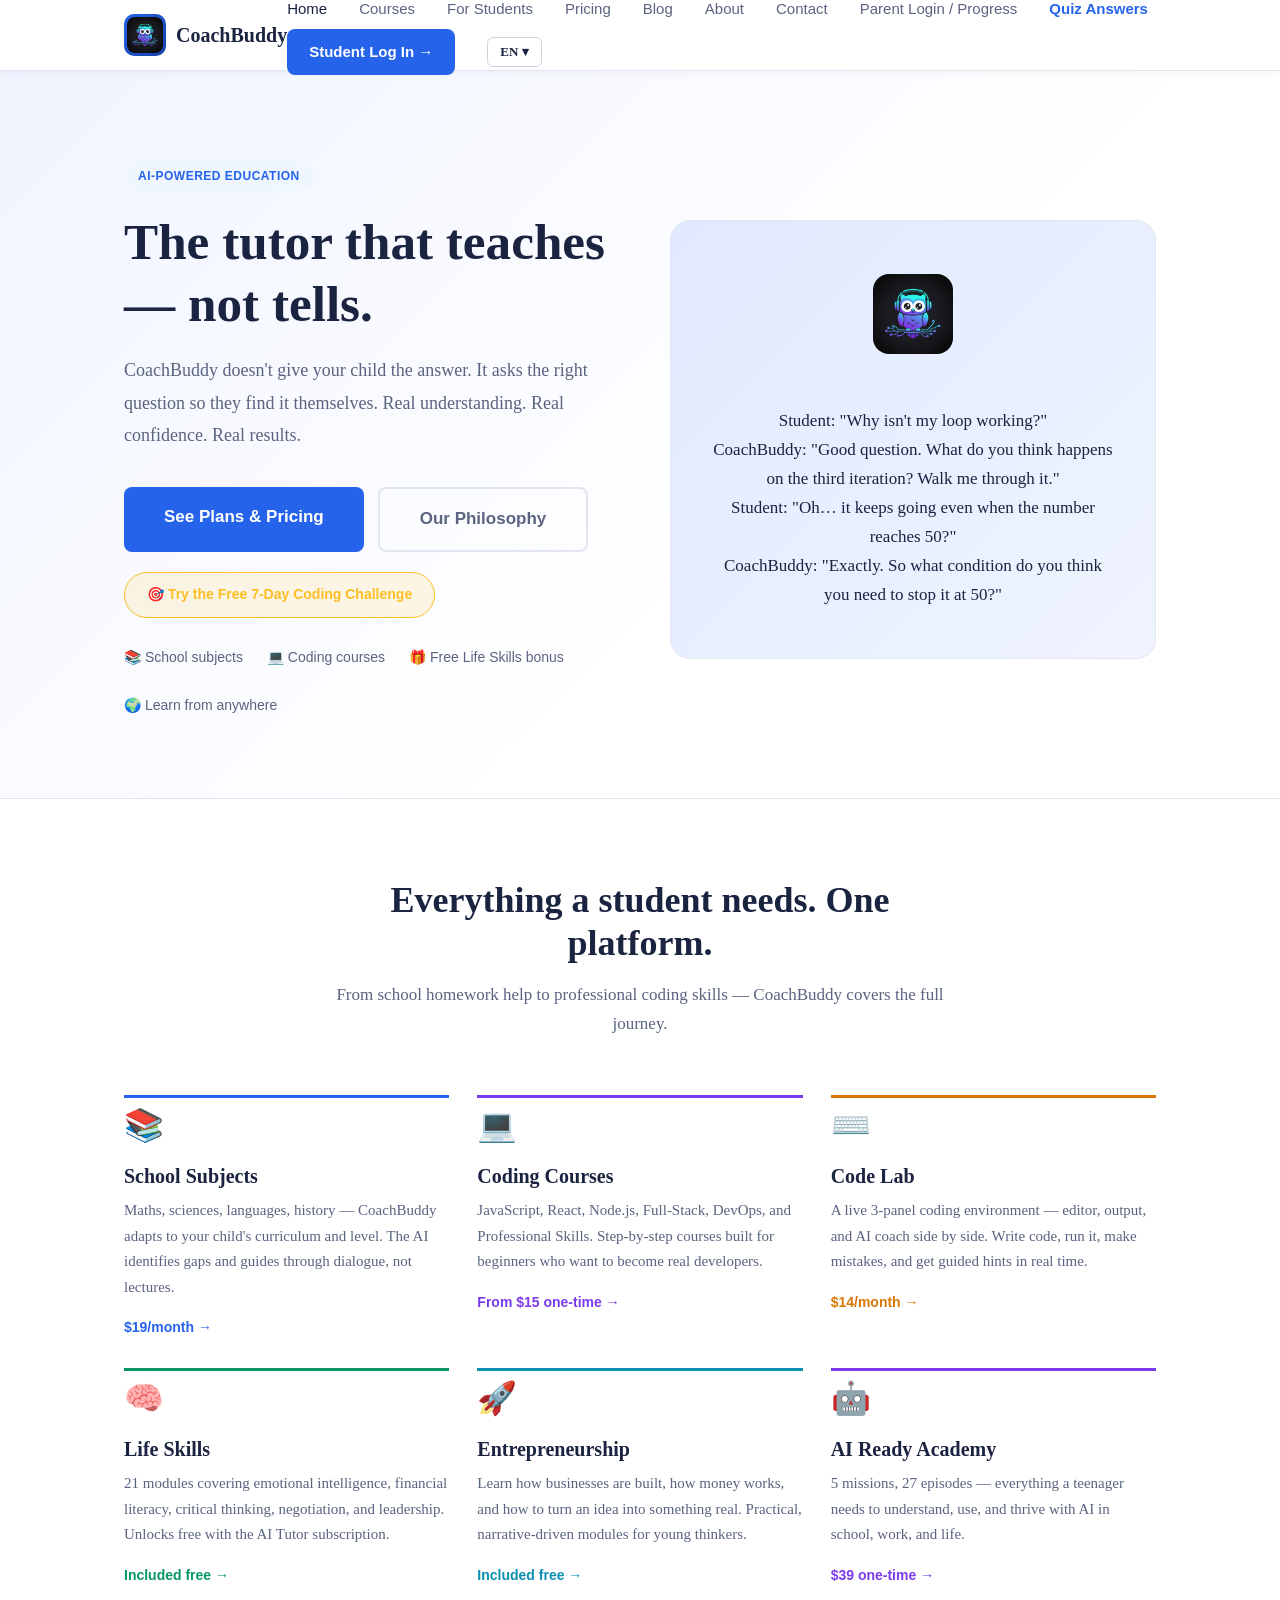
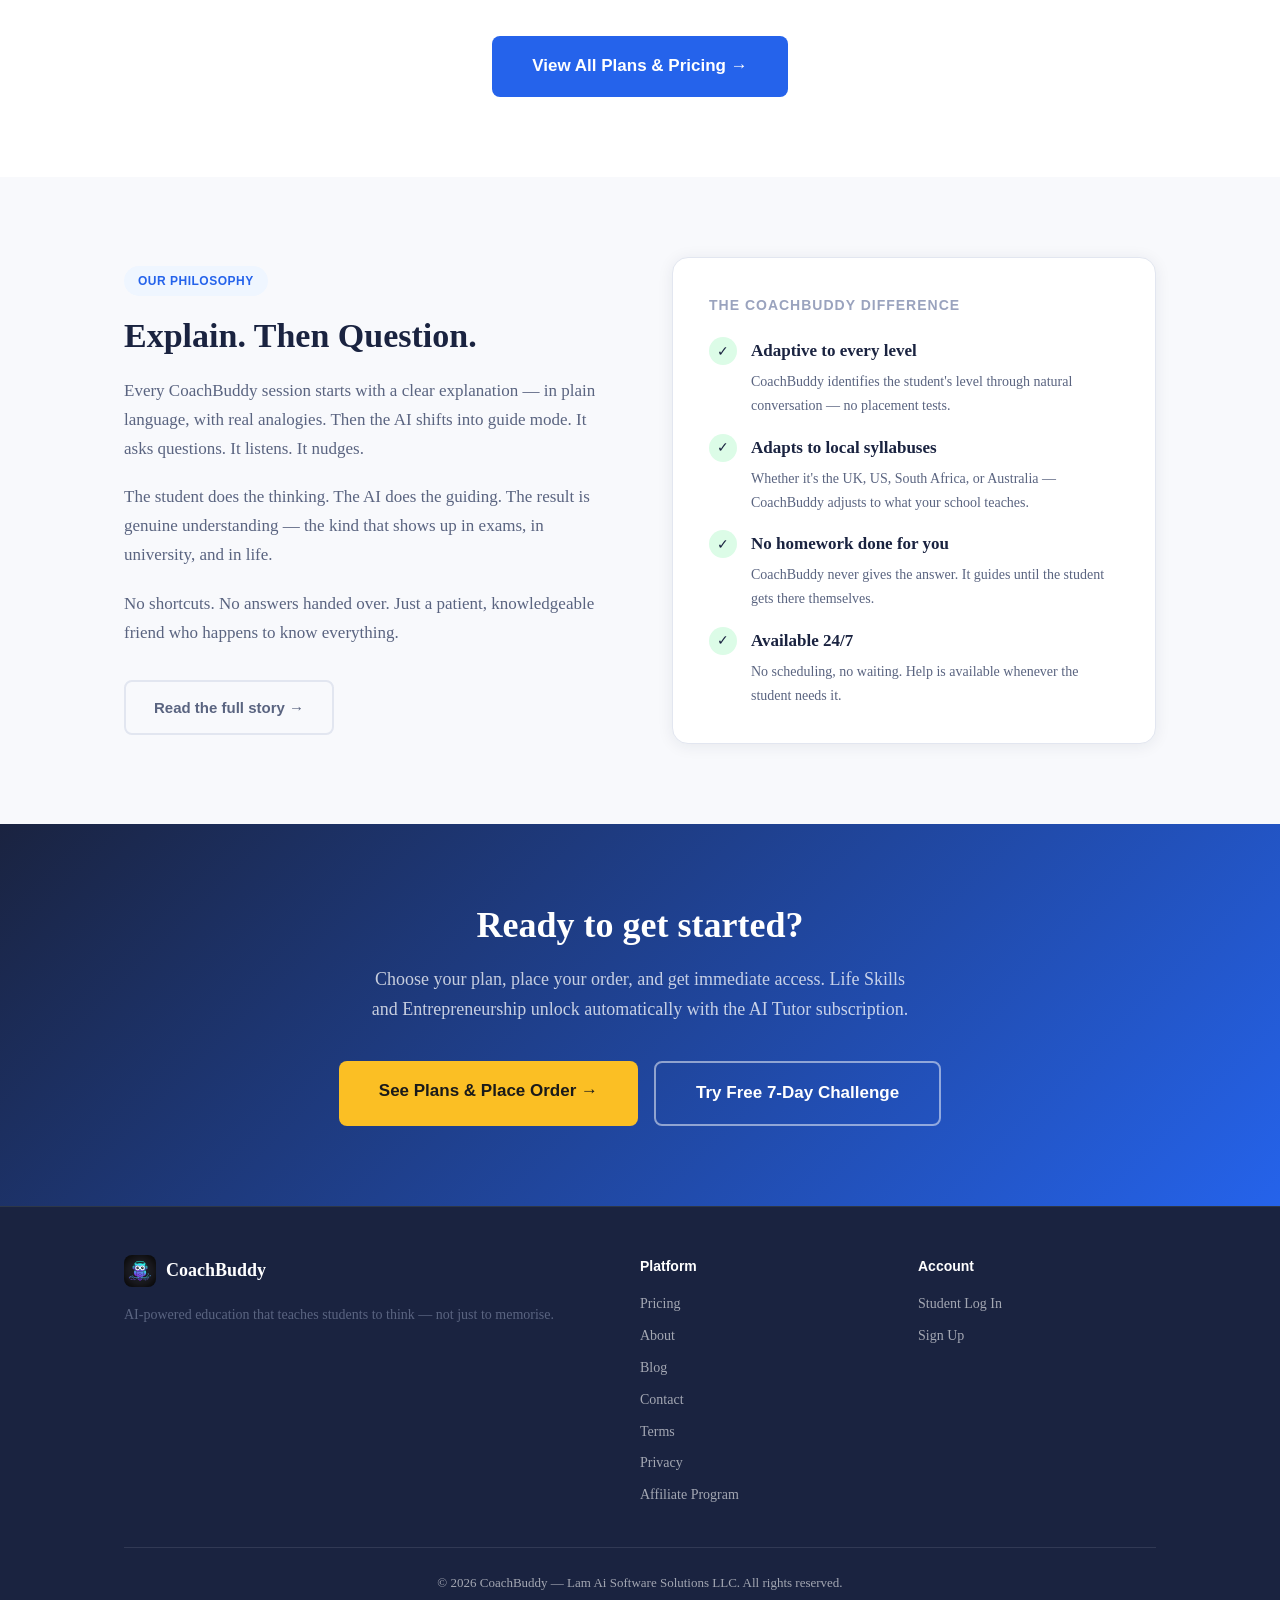
==== commit 8cee7e2b: "Fix pricing: update all displayed prices to match actual Lemon Squeezy prices (was draft prices). in" ====
--- a/style.css
+++ b/style.css
@@ -54,8 +54,8 @@
   color: #fff; font-weight: 900; font-size: 18px; font-family: Georgia, serif;
 }
 .nav-logo span { font-weight: 700; font-size: 20px; color: var(--navy); font-family: Georgia, serif; }
-.nav-links { display: flex; align-items: center; gap: 32px; }
-.nav-links a { color: var(--dim); font-size: 15px; font-family: 'Arial', sans-serif; font-weight: 500; transition: color 0.2s; }
+.nav-links { display: flex; align-items: center; gap: 32px; flex-wrap: wrap; row-gap: 8px; }
+.nav-links a { color: var(--dim); font-size: 15px; font-family: 'Arial', sans-serif; font-weight: 500; transition: color 0.2s; white-space: nowrap; }
 .nav-links a:hover, .nav-links a.active { color: var(--navy); text-decoration: none; }
 .nav-cta {
   background: var(--blue); color: #fff !important;
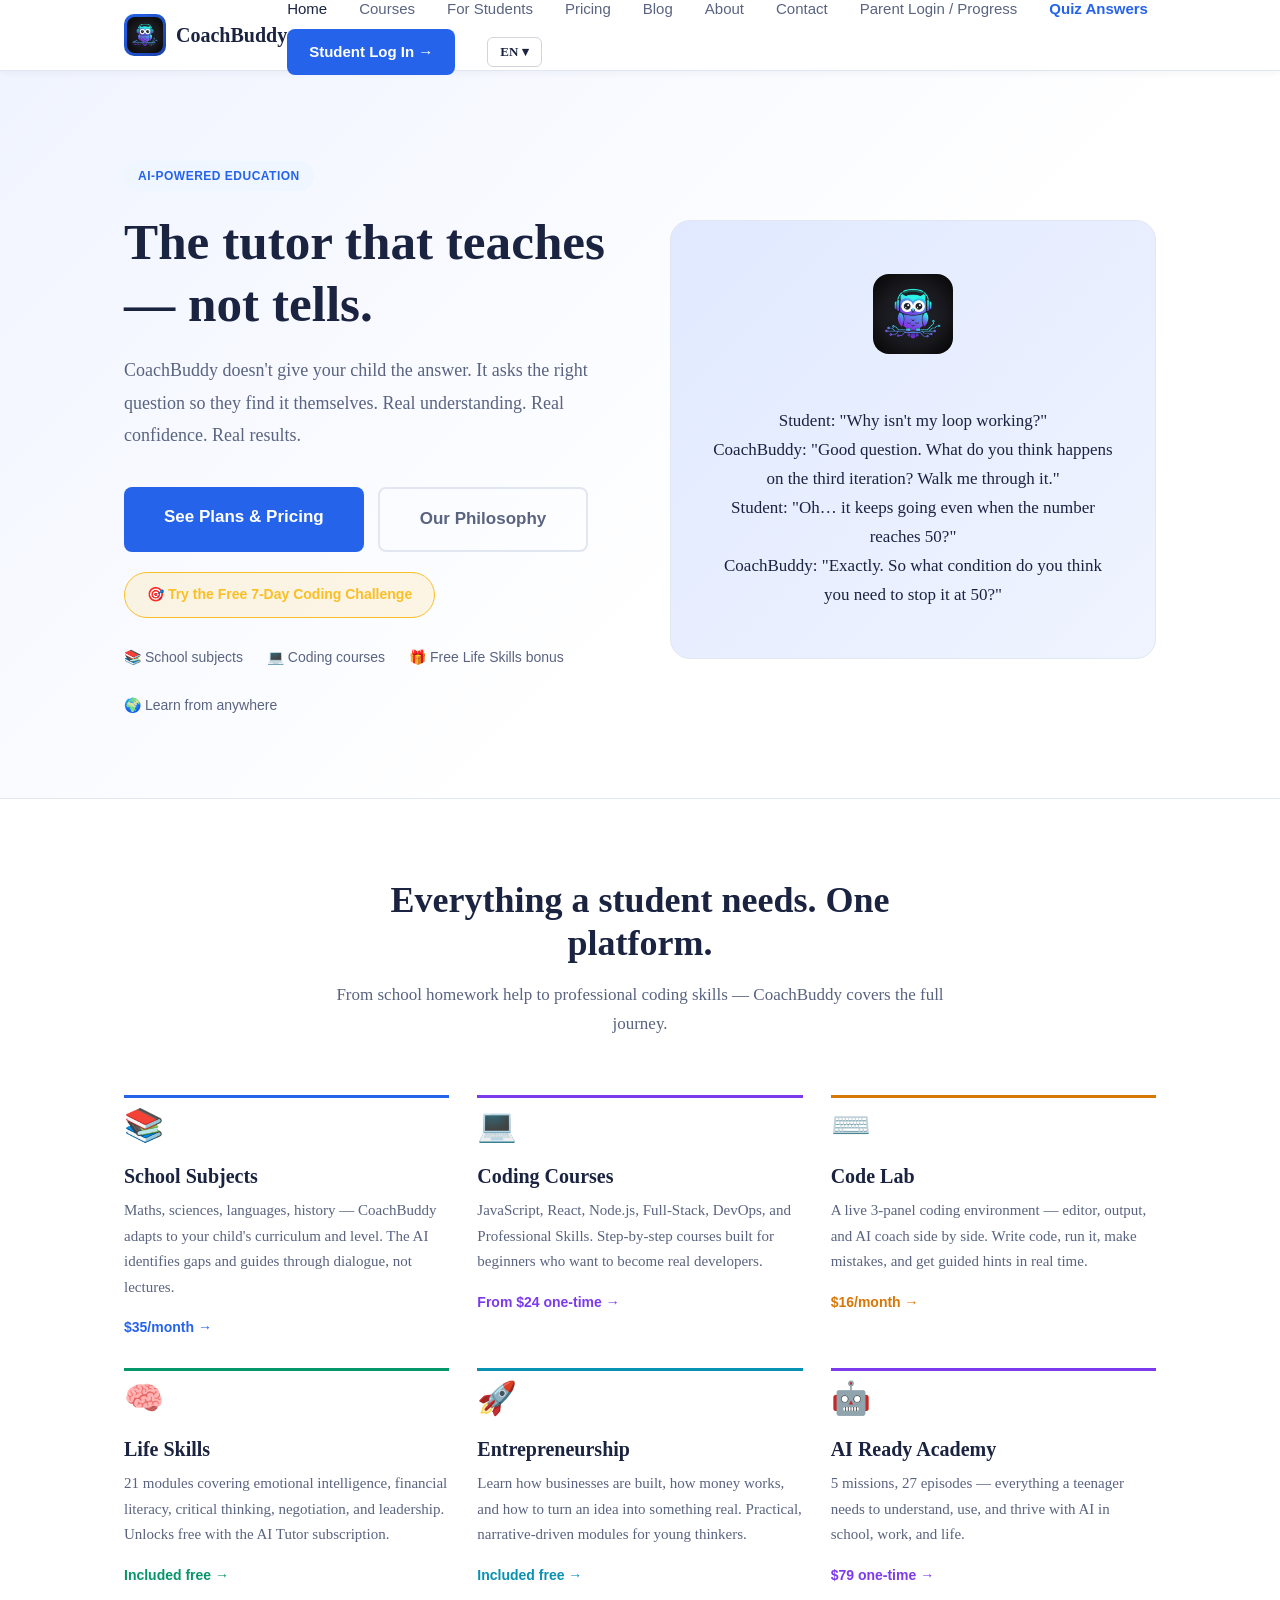
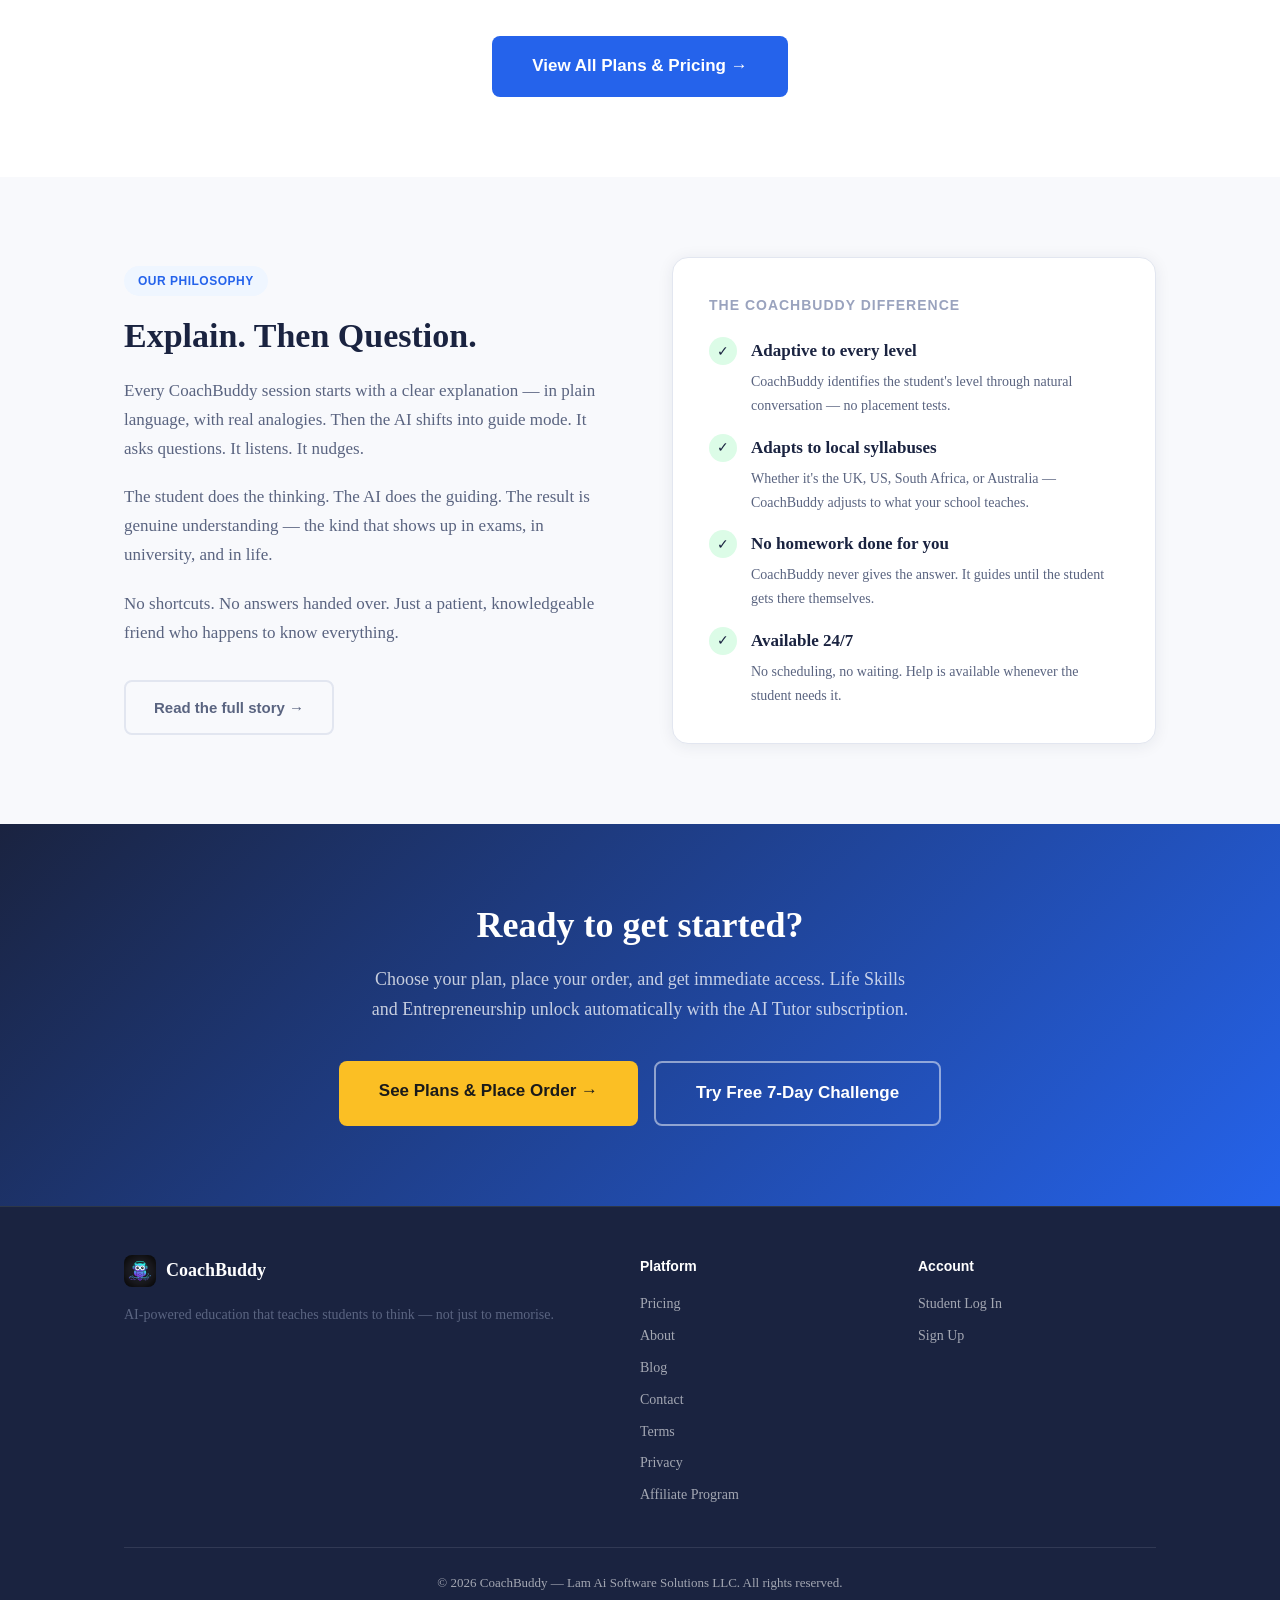
==== commit dc92a3c2: "Revert my unrequested price edit: restore tax-inclusive rates (index.html)" ====
--- a/index.html
+++ b/index.html
@@ -138,21 +138,21 @@
         <div style="font-size:32px;margin-bottom:12px;">📚</div>
         <h3 style="font-size:20px;margin-bottom:10px;" data-i18n="offer.subjects.title">School Subjects</h3>
         <p style="font-size:15px;" data-i18n="offer.subjects.desc">Maths, sciences, languages, history — CoachBuddy adapts to your child's curriculum and level. The AI identifies gaps and guides through dialogue, not lectures.</p>
-        <div style="margin-top:16px;font-size:14px;font-family:Arial,sans-serif;color:var(--blue);font-weight:600;" data-i18n="offer.subjects.price">$35/month →</div>
+        <div style="margin-top:16px;font-size:14px;font-family:Arial,sans-serif;color:var(--blue);font-weight:600;" data-i18n="offer.subjects.price">$19/month →</div>
       </div>
 
       <div class="feature-card" style="border-top:3px solid #7c3aed;">
         <div style="font-size:32px;margin-bottom:12px;">💻</div>
         <h3 style="font-size:20px;margin-bottom:10px;" data-i18n="offer.coding.title">Coding Courses</h3>
         <p style="font-size:15px;" data-i18n="offer.coding.desc">JavaScript, React, Node.js, Full-Stack, DevOps, and Professional Skills. Step-by-step courses built for beginners who want to become real developers.</p>
-        <div style="margin-top:16px;font-size:14px;font-family:Arial,sans-serif;color:#7c3aed;font-weight:600;" data-i18n="offer.coding.price">From $24 one-time →</div>
+        <div style="margin-top:16px;font-size:14px;font-family:Arial,sans-serif;color:#7c3aed;font-weight:600;" data-i18n="offer.coding.price">From $15 one-time →</div>
       </div>
 
       <div class="feature-card" style="border-top:3px solid #d97706;">
         <div style="font-size:32px;margin-bottom:12px;">⌨️</div>
         <h3 style="font-size:20px;margin-bottom:10px;" data-i18n="offer.codelab.title">Code Lab</h3>
         <p style="font-size:15px;" data-i18n="offer.codelab.desc">A live 3-panel coding environment — editor, output, and AI coach side by side. Write code, run it, make mistakes, and get guided hints in real time.</p>
-        <div style="margin-top:16px;font-size:14px;font-family:Arial,sans-serif;color:#d97706;font-weight:600;" data-i18n="offer.codelab.price">$16/month →</div>
+        <div style="margin-top:16px;font-size:14px;font-family:Arial,sans-serif;color:#d97706;font-weight:600;" data-i18n="offer.codelab.price">$14/month →</div>
       </div>
 
       <div class="feature-card" style="border-top:3px solid #059669;">
@@ -173,7 +173,7 @@
         <div style="font-size:32px;margin-bottom:12px;">🤖</div>
         <h3 style="font-size:20px;margin-bottom:10px;" data-i18n="offer.aiready.title">AI Ready Academy</h3>
         <p style="font-size:15px;" data-i18n="offer.aiready.desc">5 missions, 27 episodes — everything a teenager needs to understand, use, and thrive with AI in school, work, and life.</p>
-        <div style="margin-top:16px;font-size:14px;font-family:Arial,sans-serif;color:#7c3aed;font-weight:600;" data-i18n="offer.aiready.price">$79 one-time →</div>
+        <div style="margin-top:16px;font-size:14px;font-family:Arial,sans-serif;color:#7c3aed;font-weight:600;" data-i18n="offer.aiready.price">$39 one-time →</div>
         </div>
 
     </div>
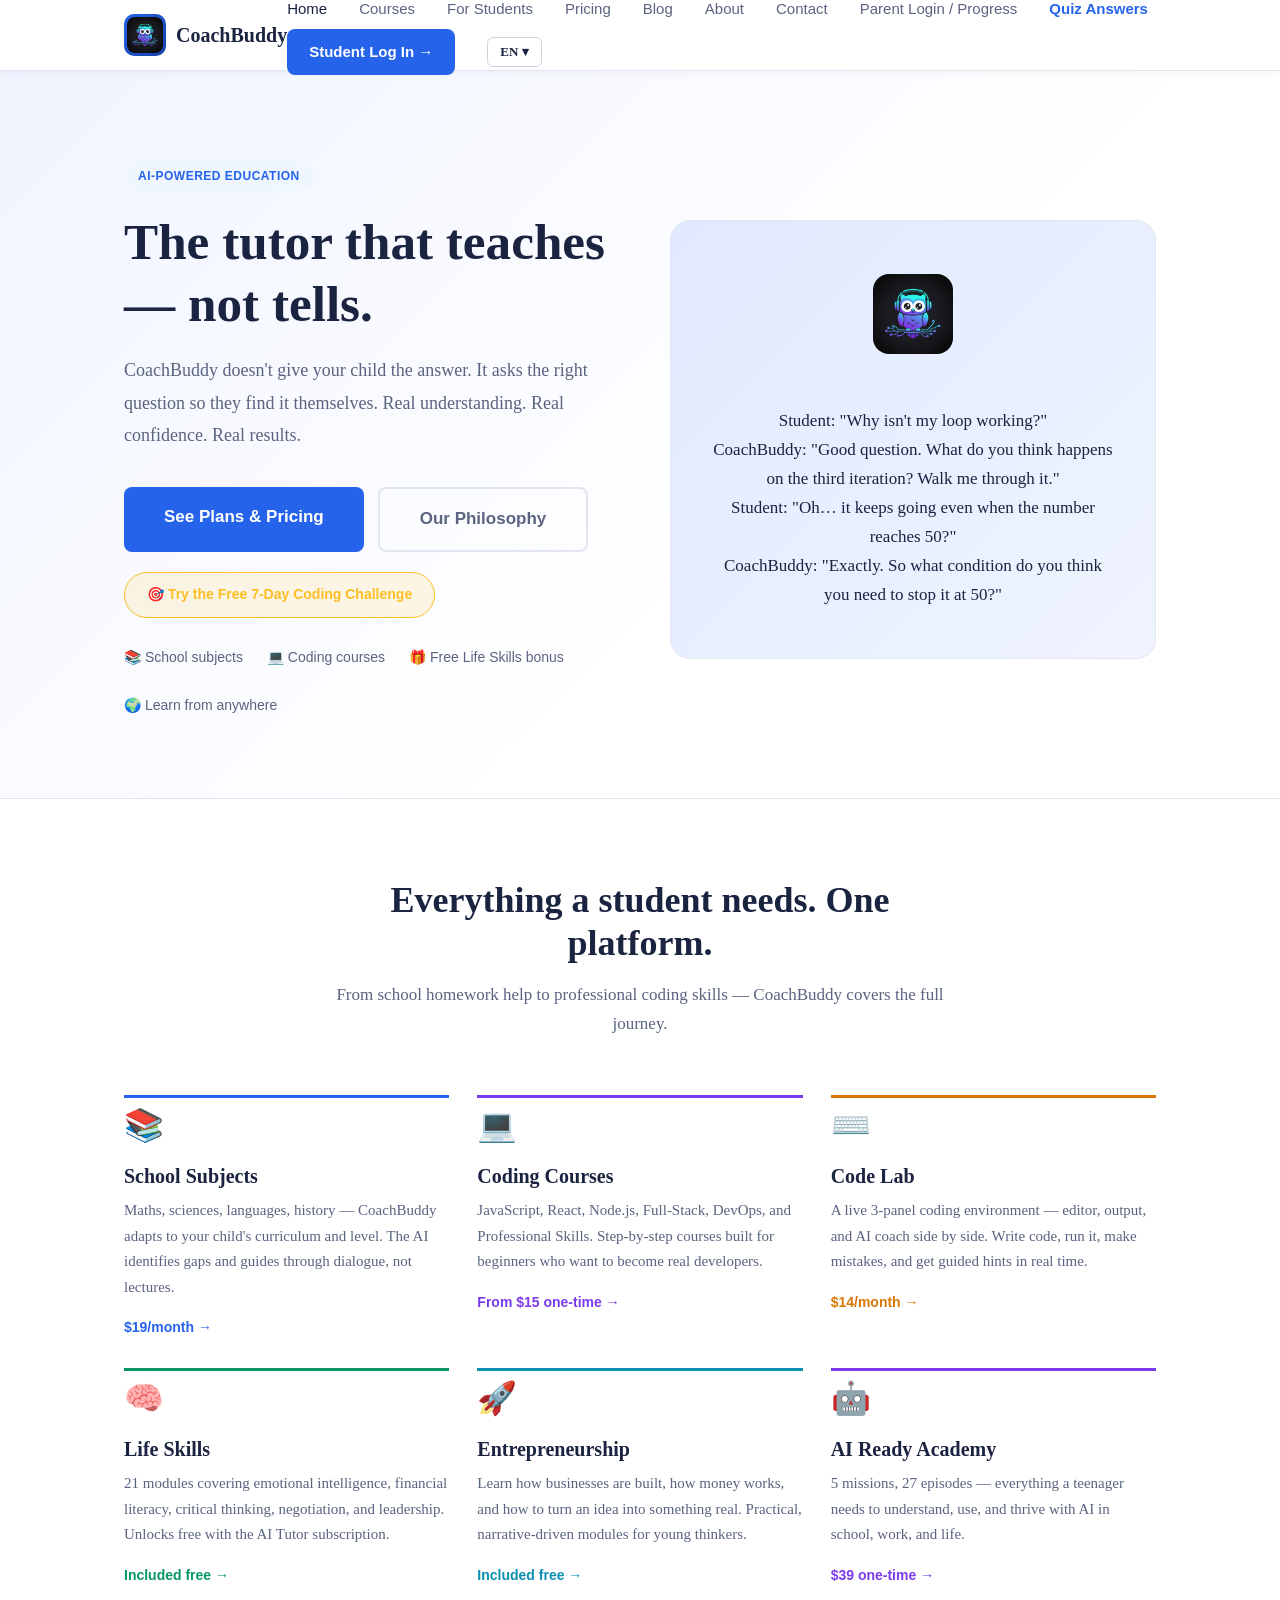
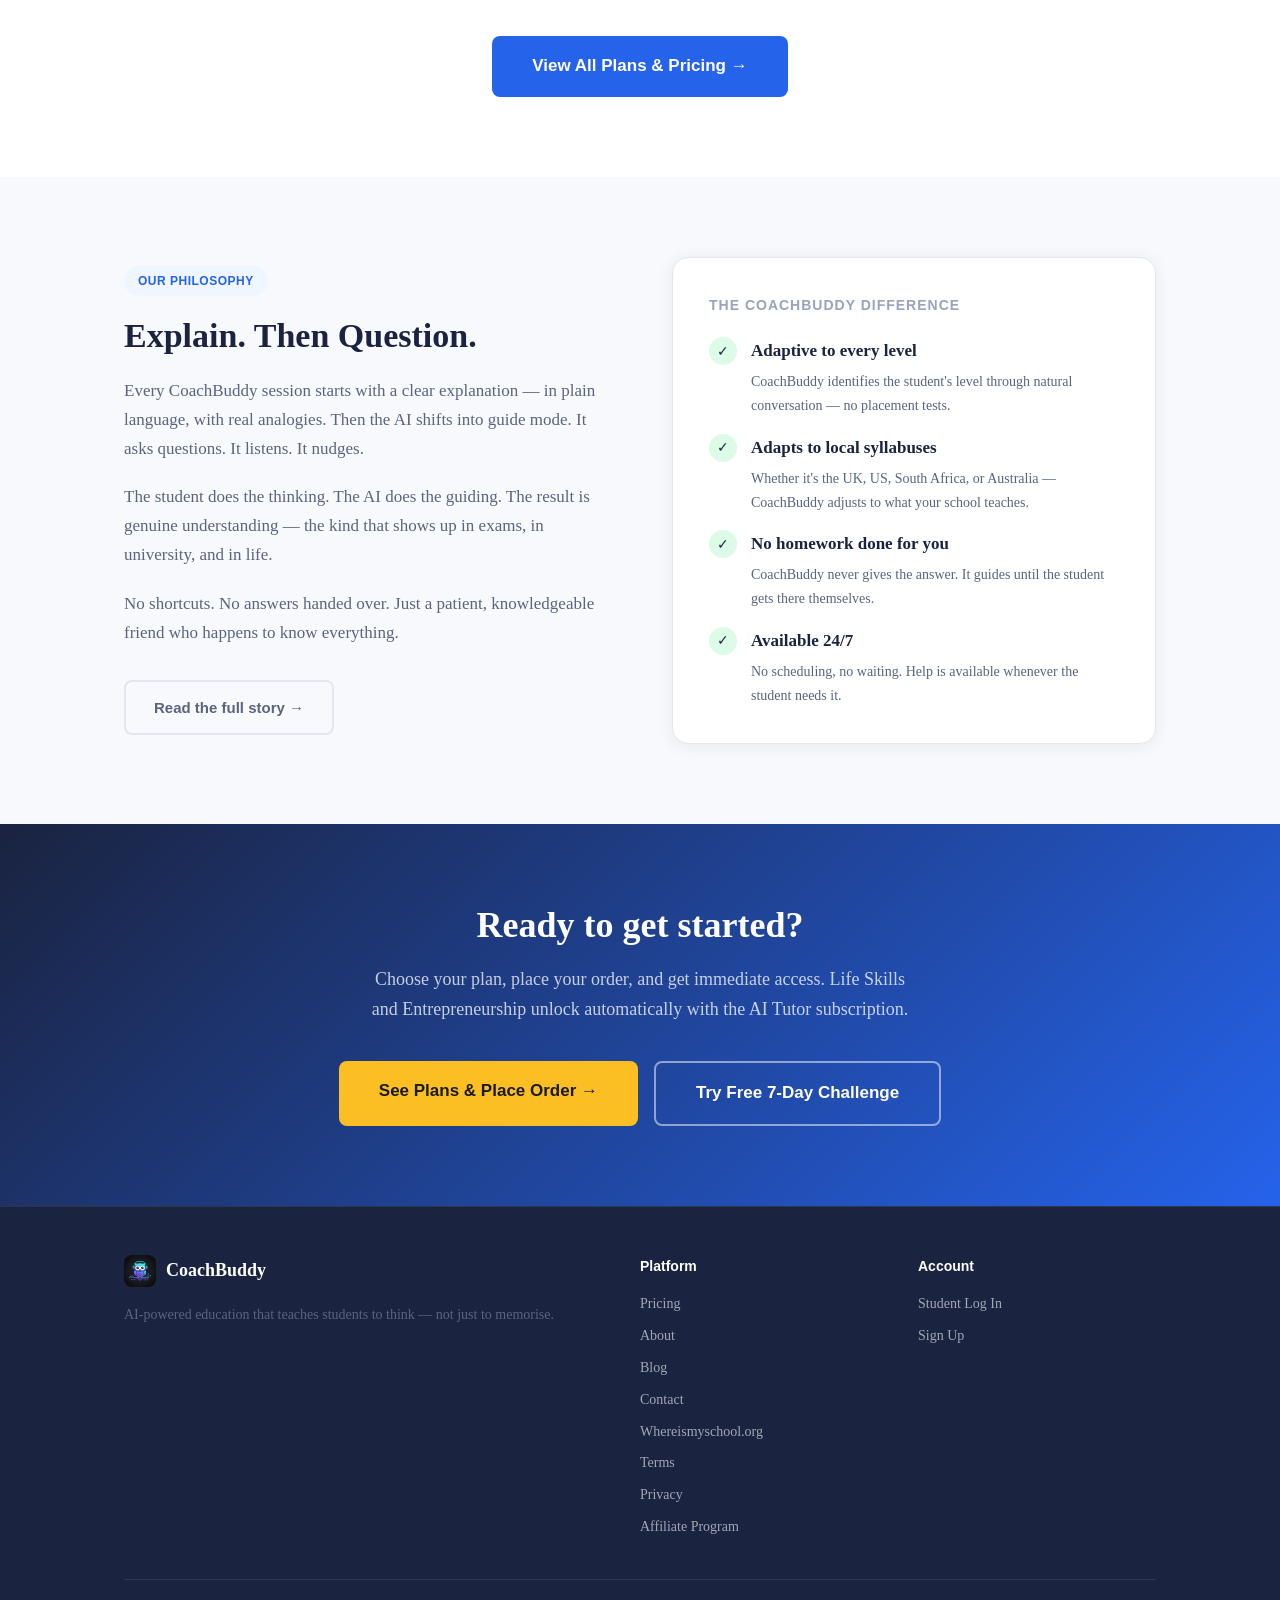
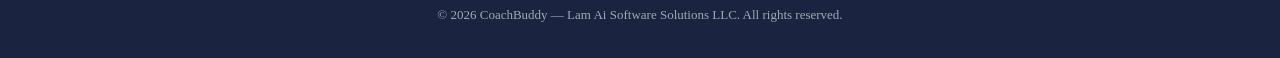
==== commit 072e270c: "Add Whereismyschool.org link to footer (Platform column) on all pages" ====
--- a/index.html
+++ b/index.html
@@ -252,6 +252,7 @@
           <a href="about.html" style="color:rgba(255,255,255,0.6);" data-i18n="nav.about">About</a>
           <a href="blog.html" style="color:rgba(255,255,255,0.6);" data-i18n="nav.blog">Blog</a>
           <a href="contact.html" style="color:rgba(255,255,255,0.6);" data-i18n="nav.contact">Contact</a>
+          <a href="https://whereismyschool.org" style="color:rgba(255,255,255,0.6);" target="_blank" rel="noopener" title="Find and rate schools across the USA">Whereismyschool.org</a>
         <a href="terms.html" style="color:rgba(255,255,255,0.6);" data-i18n="footer.terms">Terms</a>
           <a href="privacy.html" style="color:rgba(255,255,255,0.6);" data-i18n="footer.privacy">Privacy</a>
         <a href="affiliate.html" style="color:rgba(255,255,255,0.6);" data-i18n="footer.affiliate_program">Affiliate Program</a>
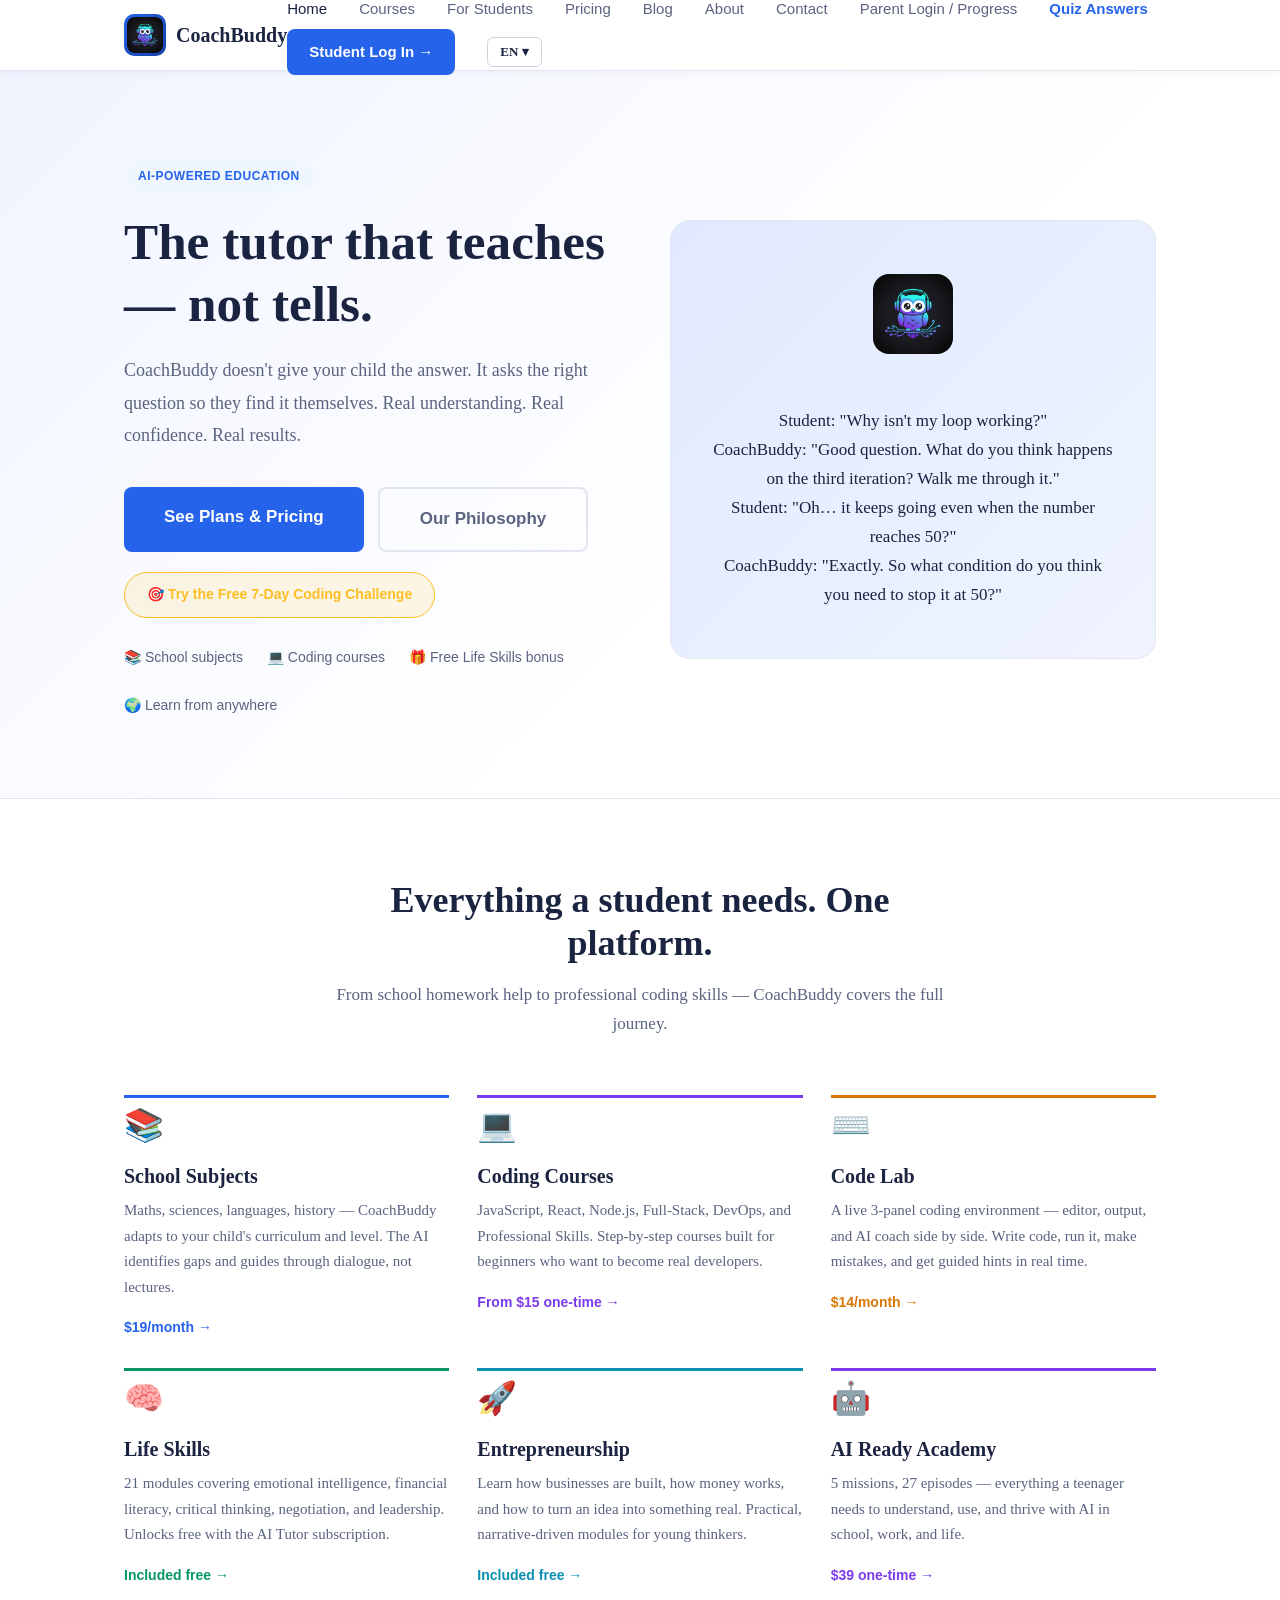
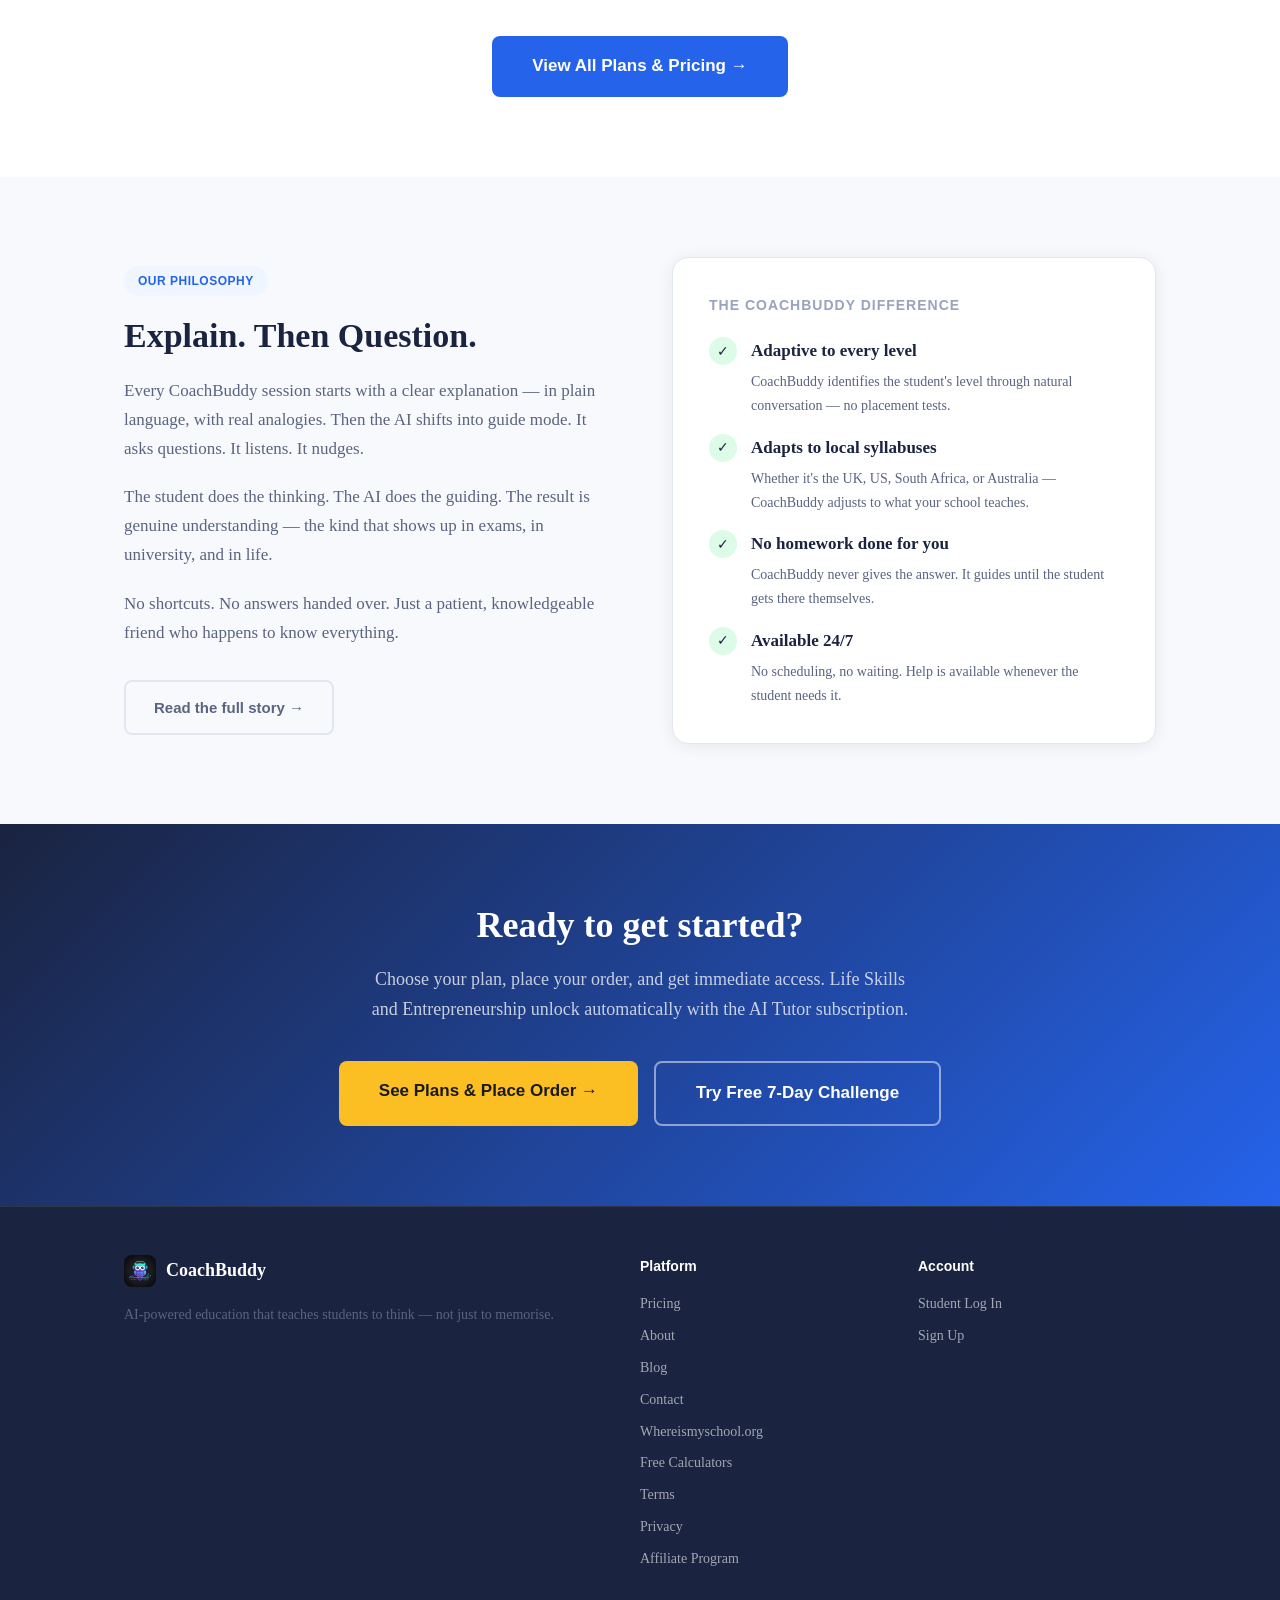
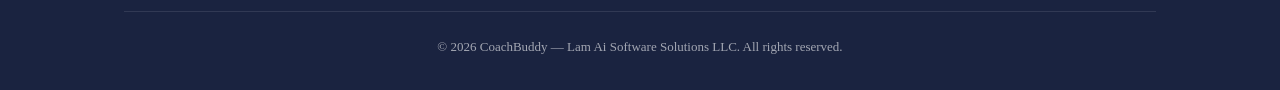
==== commit e26ab935: "Add Free Calculators footer link (calculators.whereismyschool.org) with 5-language i18n support" ====
--- a/index.html
+++ b/index.html
@@ -50,6 +50,9 @@
     }
   }
   </script>
+<link rel="icon" type="image/png" sizes="32x32" href="/favicon-32.png">
+<link rel="icon" href="/favicon.ico" sizes="any">
+<link rel="apple-touch-icon" href="/apple-touch-icon.png">
 </head>
 <body>
 
@@ -253,6 +256,7 @@
           <a href="blog.html" style="color:rgba(255,255,255,0.6);" data-i18n="nav.blog">Blog</a>
           <a href="contact.html" style="color:rgba(255,255,255,0.6);" data-i18n="nav.contact">Contact</a>
           <a href="https://whereismyschool.org" style="color:rgba(255,255,255,0.6);" target="_blank" rel="noopener" title="Find and rate schools across the USA">Whereismyschool.org</a>
+          <a href="https://calculators.whereismyschool.org" style="color:rgba(255,255,255,0.6);" target="_blank" rel="noopener" data-i18n="footer.calculators">Free Calculators</a>
         <a href="terms.html" style="color:rgba(255,255,255,0.6);" data-i18n="footer.terms">Terms</a>
           <a href="privacy.html" style="color:rgba(255,255,255,0.6);" data-i18n="footer.privacy">Privacy</a>
         <a href="affiliate.html" style="color:rgba(255,255,255,0.6);" data-i18n="footer.affiliate_program">Affiliate Program</a>
